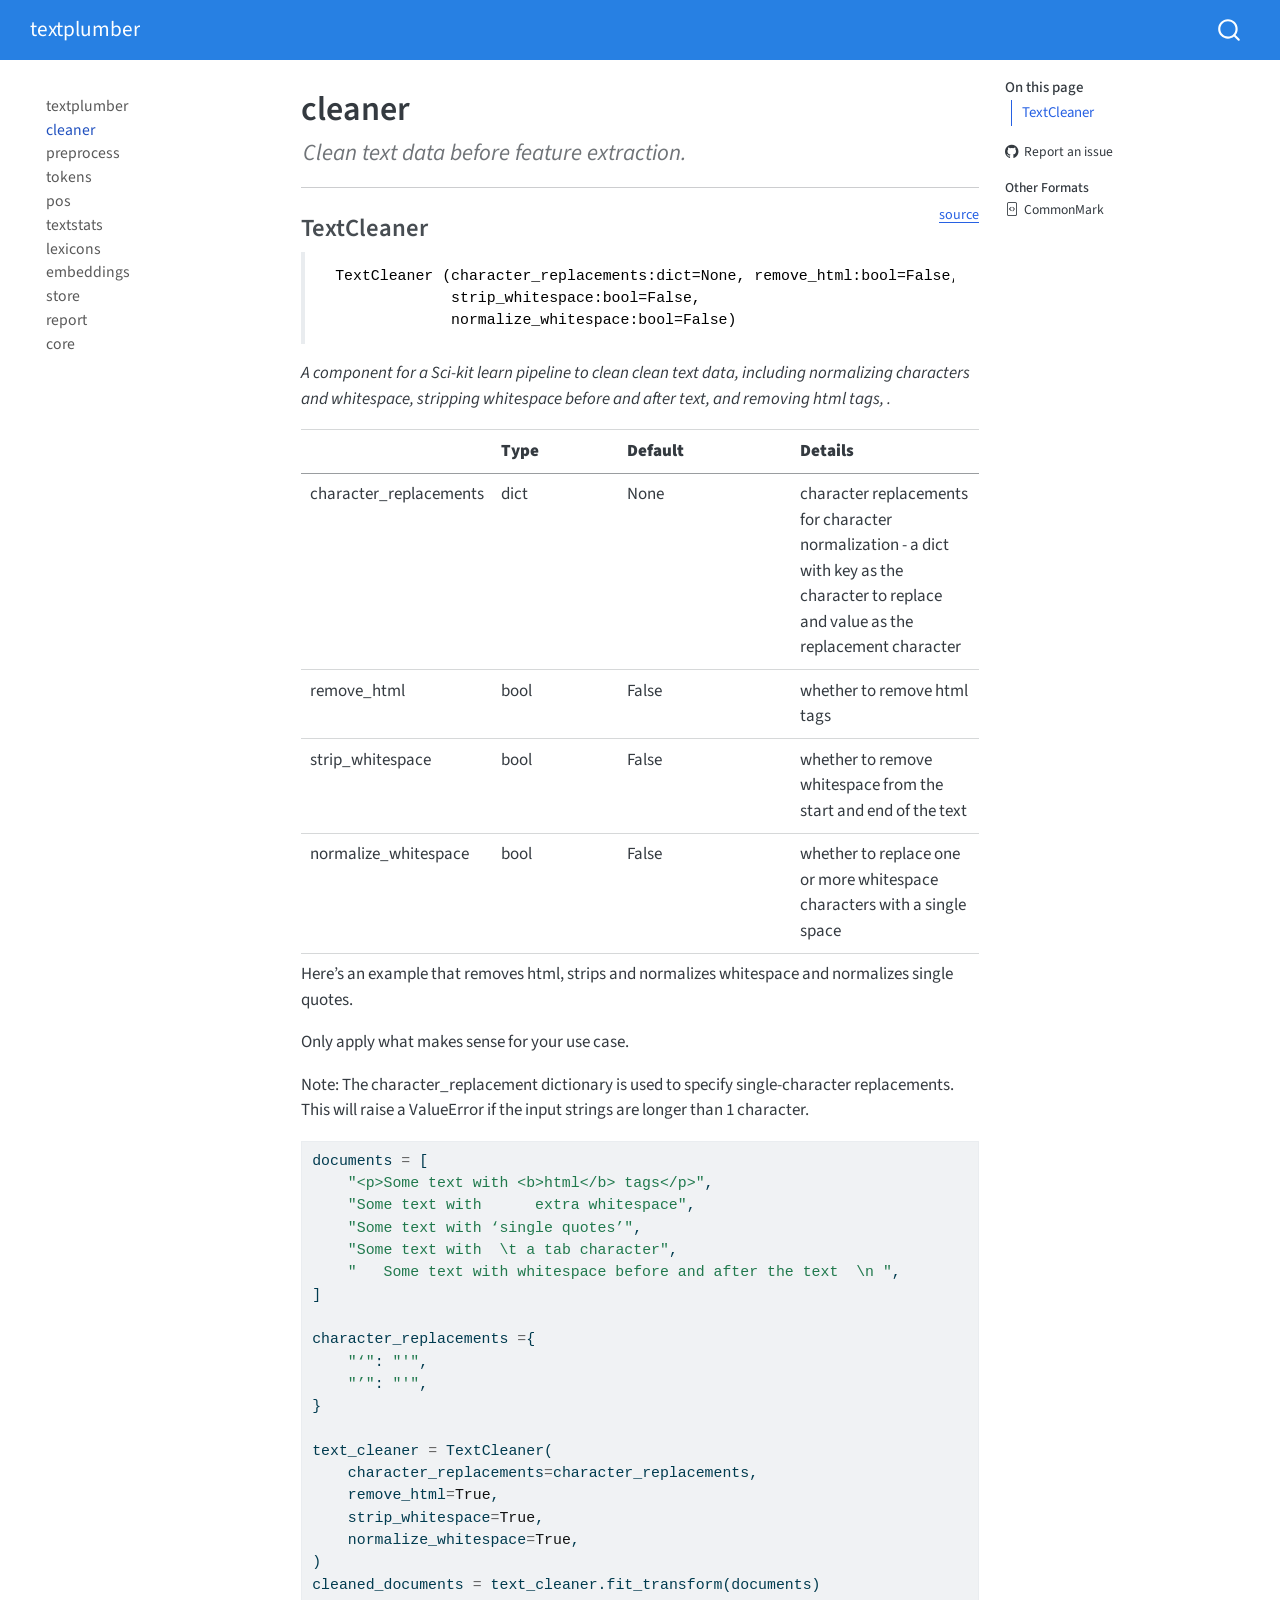
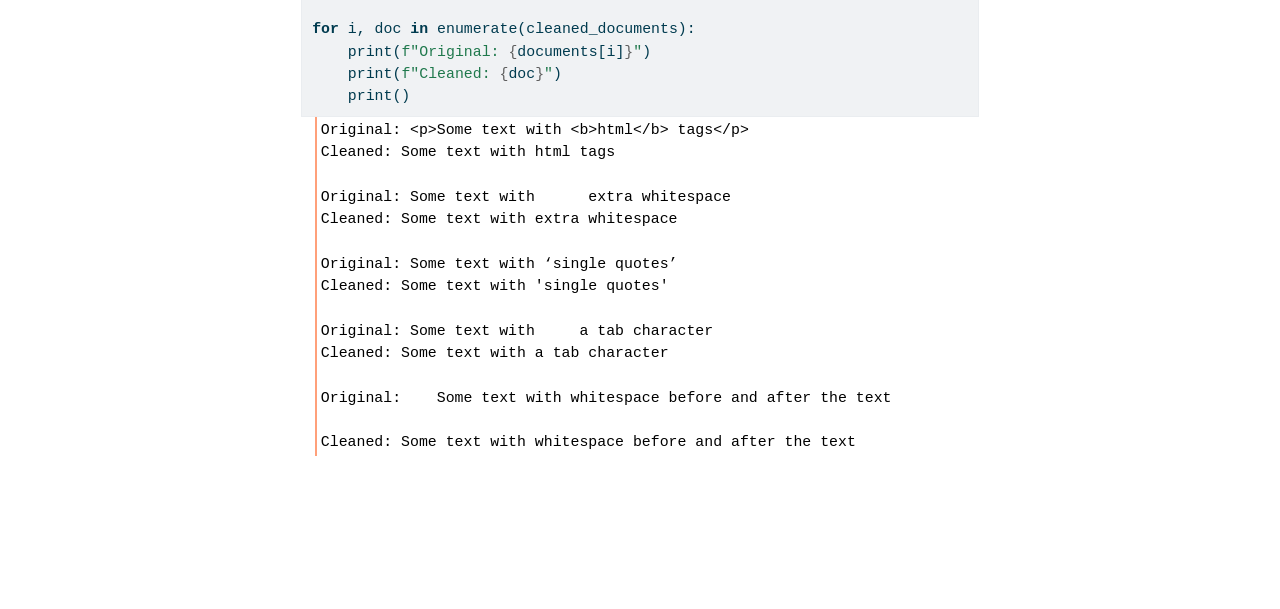
==== clean.html @ 4e6deecf "deploy: 1ed13d4875d95b5aa6e87e9a5ce8c945a7c2a7ef" ====
<!DOCTYPE html>
<html xmlns="http://www.w3.org/1999/xhtml" lang="en" xml:lang="en"><head>

<meta charset="utf-8">
<meta name="generator" content="quarto-1.6.43">

<meta name="viewport" content="width=device-width, initial-scale=1.0, user-scalable=yes">

<meta name="description" content="Clean text data before feature extraction.">

<title>cleaner – textplumber</title>
<style>
code{white-space: pre-wrap;}
span.smallcaps{font-variant: small-caps;}
div.columns{display: flex; gap: min(4vw, 1.5em);}
div.column{flex: auto; overflow-x: auto;}
div.hanging-indent{margin-left: 1.5em; text-indent: -1.5em;}
ul.task-list{list-style: none;}
ul.task-list li input[type="checkbox"] {
  width: 0.8em;
  margin: 0 0.8em 0.2em -1em; /* quarto-specific, see https://github.com/quarto-dev/quarto-cli/issues/4556 */ 
  vertical-align: middle;
}
/* CSS for syntax highlighting */
pre > code.sourceCode { white-space: pre; position: relative; }
pre > code.sourceCode > span { line-height: 1.25; }
pre > code.sourceCode > span:empty { height: 1.2em; }
.sourceCode { overflow: visible; }
code.sourceCode > span { color: inherit; text-decoration: inherit; }
div.sourceCode { margin: 1em 0; }
pre.sourceCode { margin: 0; }
@media screen {
div.sourceCode { overflow: auto; }
}
@media print {
pre > code.sourceCode { white-space: pre-wrap; }
pre > code.sourceCode > span { display: inline-block; text-indent: -5em; padding-left: 5em; }
}
pre.numberSource code
  { counter-reset: source-line 0; }
pre.numberSource code > span
  { position: relative; left: -4em; counter-increment: source-line; }
pre.numberSource code > span > a:first-child::before
  { content: counter(source-line);
    position: relative; left: -1em; text-align: right; vertical-align: baseline;
    border: none; display: inline-block;
    -webkit-touch-callout: none; -webkit-user-select: none;
    -khtml-user-select: none; -moz-user-select: none;
    -ms-user-select: none; user-select: none;
    padding: 0 4px; width: 4em;
  }
pre.numberSource { margin-left: 3em;  padding-left: 4px; }
div.sourceCode
  {   }
@media screen {
pre > code.sourceCode > span > a:first-child::before { text-decoration: underline; }
}
</style>


<script src="site_libs/quarto-nav/quarto-nav.js"></script>
<script src="site_libs/quarto-nav/headroom.min.js"></script>
<script src="site_libs/clipboard/clipboard.min.js"></script>
<script src="site_libs/quarto-search/autocomplete.umd.js"></script>
<script src="site_libs/quarto-search/fuse.min.js"></script>
<script src="site_libs/quarto-search/quarto-search.js"></script>
<meta name="quarto:offset" content="./">
<script src="site_libs/quarto-html/quarto.js"></script>
<script src="site_libs/quarto-html/popper.min.js"></script>
<script src="site_libs/quarto-html/tippy.umd.min.js"></script>
<script src="site_libs/quarto-html/anchor.min.js"></script>
<link href="site_libs/quarto-html/tippy.css" rel="stylesheet">
<link href="site_libs/quarto-html/quarto-syntax-highlighting-d4d76bf8491c20bad77d141916dc28e1.css" rel="stylesheet" id="quarto-text-highlighting-styles">
<script src="site_libs/bootstrap/bootstrap.min.js"></script>
<link href="site_libs/bootstrap/bootstrap-icons.css" rel="stylesheet">
<link href="site_libs/bootstrap/bootstrap-ae44de7e3b26b230a7801128389852ee.min.css" rel="stylesheet" append-hash="true" id="quarto-bootstrap" data-mode="light">
<script id="quarto-search-options" type="application/json">{
  "location": "navbar",
  "copy-button": false,
  "collapse-after": 3,
  "panel-placement": "end",
  "type": "overlay",
  "limit": 50,
  "keyboard-shortcut": [
    "f",
    "/",
    "s"
  ],
  "show-item-context": false,
  "language": {
    "search-no-results-text": "No results",
    "search-matching-documents-text": "matching documents",
    "search-copy-link-title": "Copy link to search",
    "search-hide-matches-text": "Hide additional matches",
    "search-more-match-text": "more match in this document",
    "search-more-matches-text": "more matches in this document",
    "search-clear-button-title": "Clear",
    "search-text-placeholder": "",
    "search-detached-cancel-button-title": "Cancel",
    "search-submit-button-title": "Submit",
    "search-label": "Search"
  }
}</script>


<link rel="stylesheet" href="styles.css">
<meta property="og:title" content="cleaner – textplumber">
<meta property="og:description" content="Clean text data before feature extraction.">
<meta property="og:site_name" content="textplumber">
<meta name="twitter:title" content="cleaner – textplumber">
<meta name="twitter:description" content="Clean text data before feature extraction.">
<meta name="twitter:card" content="summary">
</head>

<body class="nav-sidebar floating nav-fixed">

<div id="quarto-search-results"></div>
  <header id="quarto-header" class="headroom fixed-top">
    <nav class="navbar navbar-expand-lg " data-bs-theme="dark">
      <div class="navbar-container container-fluid">
      <div class="navbar-brand-container mx-auto">
    <a class="navbar-brand" href="./index.html">
    <span class="navbar-title">textplumber</span>
    </a>
  </div>
        <div class="quarto-navbar-tools tools-end">
</div>
          <div id="quarto-search" class="" title="Search"></div>
      </div> <!-- /container-fluid -->
    </nav>
  <nav class="quarto-secondary-nav">
    <div class="container-fluid d-flex">
      <button type="button" class="quarto-btn-toggle btn" data-bs-toggle="collapse" role="button" data-bs-target=".quarto-sidebar-collapse-item" aria-controls="quarto-sidebar" aria-expanded="false" aria-label="Toggle sidebar navigation" onclick="if (window.quartoToggleHeadroom) { window.quartoToggleHeadroom(); }">
        <i class="bi bi-layout-text-sidebar-reverse"></i>
      </button>
        <nav class="quarto-page-breadcrumbs" aria-label="breadcrumb"><ol class="breadcrumb"><li class="breadcrumb-item"><a href="./clean.html">cleaner</a></li></ol></nav>
        <a class="flex-grow-1" role="navigation" data-bs-toggle="collapse" data-bs-target=".quarto-sidebar-collapse-item" aria-controls="quarto-sidebar" aria-expanded="false" aria-label="Toggle sidebar navigation" onclick="if (window.quartoToggleHeadroom) { window.quartoToggleHeadroom(); }">      
        </a>
    </div>
  </nav>
</header>
<!-- content -->
<div id="quarto-content" class="quarto-container page-columns page-rows-contents page-layout-article page-navbar">
<!-- sidebar -->
  <nav id="quarto-sidebar" class="sidebar collapse collapse-horizontal quarto-sidebar-collapse-item sidebar-navigation floating overflow-auto">
    <div class="sidebar-menu-container"> 
    <ul class="list-unstyled mt-1">
        <li class="sidebar-item">
  <div class="sidebar-item-container"> 
  <a href="./index.html" class="sidebar-item-text sidebar-link">
 <span class="menu-text">textplumber</span></a>
  </div>
</li>
        <li class="sidebar-item">
  <div class="sidebar-item-container"> 
  <a href="./clean.html" class="sidebar-item-text sidebar-link active">
 <span class="menu-text">cleaner</span></a>
  </div>
</li>
        <li class="sidebar-item">
  <div class="sidebar-item-container"> 
  <a href="./preprocess.html" class="sidebar-item-text sidebar-link">
 <span class="menu-text">preprocess</span></a>
  </div>
</li>
        <li class="sidebar-item">
  <div class="sidebar-item-container"> 
  <a href="./tokens.html" class="sidebar-item-text sidebar-link">
 <span class="menu-text">tokens</span></a>
  </div>
</li>
        <li class="sidebar-item">
  <div class="sidebar-item-container"> 
  <a href="./pos.html" class="sidebar-item-text sidebar-link">
 <span class="menu-text">pos</span></a>
  </div>
</li>
        <li class="sidebar-item">
  <div class="sidebar-item-container"> 
  <a href="./textstats.html" class="sidebar-item-text sidebar-link">
 <span class="menu-text">textstats</span></a>
  </div>
</li>
        <li class="sidebar-item">
  <div class="sidebar-item-container"> 
  <a href="./lexicons.html" class="sidebar-item-text sidebar-link">
 <span class="menu-text">lexicons</span></a>
  </div>
</li>
        <li class="sidebar-item">
  <div class="sidebar-item-container"> 
  <a href="./embeddings.html" class="sidebar-item-text sidebar-link">
 <span class="menu-text">embeddings</span></a>
  </div>
</li>
        <li class="sidebar-item">
  <div class="sidebar-item-container"> 
  <a href="./store.html" class="sidebar-item-text sidebar-link">
 <span class="menu-text">store</span></a>
  </div>
</li>
        <li class="sidebar-item">
  <div class="sidebar-item-container"> 
  <a href="./report.html" class="sidebar-item-text sidebar-link">
 <span class="menu-text">report</span></a>
  </div>
</li>
        <li class="sidebar-item">
  <div class="sidebar-item-container"> 
  <a href="./core.html" class="sidebar-item-text sidebar-link">
 <span class="menu-text">core</span></a>
  </div>
</li>
    </ul>
    </div>
</nav>
<div id="quarto-sidebar-glass" class="quarto-sidebar-collapse-item" data-bs-toggle="collapse" data-bs-target=".quarto-sidebar-collapse-item"></div>
<!-- margin-sidebar -->
    <div id="quarto-margin-sidebar" class="sidebar margin-sidebar">
        <nav id="TOC" role="doc-toc" class="toc-active">
    <h2 id="toc-title">On this page</h2>
   
  <ul>
  <li><a href="#textcleaner" id="toc-textcleaner" class="nav-link active" data-scroll-target="#textcleaner">TextCleaner</a></li>
  </ul>
<div class="toc-actions"><ul><li><a href="https://github.com/polsci/textplumber/issues/new" class="toc-action"><i class="bi bi-github"></i>Report an issue</a></li></ul></div><div class="quarto-alternate-formats"><h2>Other Formats</h2><ul><li><a href="clean.html.md"><i class="bi bi-file-code"></i>CommonMark</a></li></ul></div></nav>
    </div>
<!-- main -->
<main class="content" id="quarto-document-content">

<header id="title-block-header" class="quarto-title-block default">
<div class="quarto-title">
<h1 class="title">cleaner</h1>
</div>

<div>
  <div class="description">
    Clean text data before feature extraction.
  </div>
</div>


<div class="quarto-title-meta">

    
  
    
  </div>
  


</header>


<!-- WARNING: THIS FILE WAS AUTOGENERATED! DO NOT EDIT! -->
<hr>
<p><a href="https://github.com/polsci/textplumber/blob/main/textplumber/clean.py#L13" target="_blank" style="float:right; font-size:smaller">source</a></p>
<section id="textcleaner" class="level3">
<h3 class="anchored" data-anchor-id="textcleaner">TextCleaner</h3>
<blockquote class="blockquote">
<pre><code> TextCleaner (character_replacements:dict=None, remove_html:bool=False,
              strip_whitespace:bool=False,
              normalize_whitespace:bool=False)</code></pre>
</blockquote>
<p><em>A component for a Sci-kit learn pipeline to clean clean text data, including normalizing characters and whitespace, stripping whitespace before and after text, and removing html tags, .</em></p>
<table class="caption-top table">
<colgroup>
<col style="width: 6%">
<col style="width: 25%">
<col style="width: 34%">
<col style="width: 34%">
</colgroup>
<thead>
<tr class="header">
<th></th>
<th><strong>Type</strong></th>
<th><strong>Default</strong></th>
<th><strong>Details</strong></th>
</tr>
</thead>
<tbody>
<tr class="odd">
<td>character_replacements</td>
<td>dict</td>
<td>None</td>
<td>character replacements for character normalization - a dict with key as the character to replace and value as the replacement character</td>
</tr>
<tr class="even">
<td>remove_html</td>
<td>bool</td>
<td>False</td>
<td>whether to remove html tags</td>
</tr>
<tr class="odd">
<td>strip_whitespace</td>
<td>bool</td>
<td>False</td>
<td>whether to remove whitespace from the start and end of the text</td>
</tr>
<tr class="even">
<td>normalize_whitespace</td>
<td>bool</td>
<td>False</td>
<td>whether to replace one or more whitespace characters with a single space</td>
</tr>
</tbody>
</table>
<p>Here’s an example that removes html, strips and normalizes whitespace and normalizes single quotes.</p>
<p>Only apply what makes sense for your use case.</p>
<p>Note: The character_replacement dictionary is used to specify single-character replacements. This will raise a ValueError if the input strings are longer than 1 character.</p>
<div id="cd93d829" class="cell">
<div class="sourceCode cell-code" id="cb2"><pre class="sourceCode python code-with-copy"><code class="sourceCode python"><span id="cb2-1"><a href="#cb2-1" aria-hidden="true" tabindex="-1"></a>documents <span class="op">=</span> [</span>
<span id="cb2-2"><a href="#cb2-2" aria-hidden="true" tabindex="-1"></a>    <span class="st">"&lt;p&gt;Some text with &lt;b&gt;html&lt;/b&gt; tags&lt;/p&gt;"</span>,</span>
<span id="cb2-3"><a href="#cb2-3" aria-hidden="true" tabindex="-1"></a>    <span class="st">"Some text with      extra whitespace"</span>,</span>
<span id="cb2-4"><a href="#cb2-4" aria-hidden="true" tabindex="-1"></a>    <span class="st">"Some text with ‘single quotes’"</span>,</span>
<span id="cb2-5"><a href="#cb2-5" aria-hidden="true" tabindex="-1"></a>    <span class="st">"Some text with  </span><span class="ch">\t</span><span class="st"> a tab character"</span>,</span>
<span id="cb2-6"><a href="#cb2-6" aria-hidden="true" tabindex="-1"></a>    <span class="st">"   Some text with whitespace before and after the text  </span><span class="ch">\n</span><span class="st"> "</span>,</span>
<span id="cb2-7"><a href="#cb2-7" aria-hidden="true" tabindex="-1"></a>]</span>
<span id="cb2-8"><a href="#cb2-8" aria-hidden="true" tabindex="-1"></a></span>
<span id="cb2-9"><a href="#cb2-9" aria-hidden="true" tabindex="-1"></a>character_replacements <span class="op">=</span>{</span>
<span id="cb2-10"><a href="#cb2-10" aria-hidden="true" tabindex="-1"></a>    <span class="st">"‘"</span>: <span class="st">"'"</span>,</span>
<span id="cb2-11"><a href="#cb2-11" aria-hidden="true" tabindex="-1"></a>    <span class="st">"’"</span>: <span class="st">"'"</span>,</span>
<span id="cb2-12"><a href="#cb2-12" aria-hidden="true" tabindex="-1"></a>}</span>
<span id="cb2-13"><a href="#cb2-13" aria-hidden="true" tabindex="-1"></a></span>
<span id="cb2-14"><a href="#cb2-14" aria-hidden="true" tabindex="-1"></a>text_cleaner <span class="op">=</span> TextCleaner(</span>
<span id="cb2-15"><a href="#cb2-15" aria-hidden="true" tabindex="-1"></a>    character_replacements<span class="op">=</span>character_replacements,</span>
<span id="cb2-16"><a href="#cb2-16" aria-hidden="true" tabindex="-1"></a>    remove_html<span class="op">=</span><span class="va">True</span>,</span>
<span id="cb2-17"><a href="#cb2-17" aria-hidden="true" tabindex="-1"></a>    strip_whitespace<span class="op">=</span><span class="va">True</span>,</span>
<span id="cb2-18"><a href="#cb2-18" aria-hidden="true" tabindex="-1"></a>    normalize_whitespace<span class="op">=</span><span class="va">True</span>,</span>
<span id="cb2-19"><a href="#cb2-19" aria-hidden="true" tabindex="-1"></a>)</span>
<span id="cb2-20"><a href="#cb2-20" aria-hidden="true" tabindex="-1"></a>cleaned_documents <span class="op">=</span> text_cleaner.fit_transform(documents)</span>
<span id="cb2-21"><a href="#cb2-21" aria-hidden="true" tabindex="-1"></a></span>
<span id="cb2-22"><a href="#cb2-22" aria-hidden="true" tabindex="-1"></a><span class="cf">for</span> i, doc <span class="kw">in</span> <span class="bu">enumerate</span>(cleaned_documents):</span>
<span id="cb2-23"><a href="#cb2-23" aria-hidden="true" tabindex="-1"></a>    <span class="bu">print</span>(<span class="ss">f"Original: </span><span class="sc">{</span>documents[i]<span class="sc">}</span><span class="ss">"</span>)</span>
<span id="cb2-24"><a href="#cb2-24" aria-hidden="true" tabindex="-1"></a>    <span class="bu">print</span>(<span class="ss">f"Cleaned: </span><span class="sc">{</span>doc<span class="sc">}</span><span class="ss">"</span>)</span>
<span id="cb2-25"><a href="#cb2-25" aria-hidden="true" tabindex="-1"></a>    <span class="bu">print</span>()</span></code><button title="Copy to Clipboard" class="code-copy-button"><i class="bi"></i></button></pre></div>
<div class="cell-output cell-output-stdout">
<pre><code>Original: &lt;p&gt;Some text with &lt;b&gt;html&lt;/b&gt; tags&lt;/p&gt;
Cleaned: Some text with html tags

Original: Some text with      extra whitespace
Cleaned: Some text with extra whitespace

Original: Some text with ‘single quotes’
Cleaned: Some text with 'single quotes'

Original: Some text with     a tab character
Cleaned: Some text with a tab character

Original:    Some text with whitespace before and after the text  
 
Cleaned: Some text with whitespace before and after the text
</code></pre>
</div>
</div>


</section>

</main> <!-- /main -->
<script id="quarto-html-after-body" type="application/javascript">
window.document.addEventListener("DOMContentLoaded", function (event) {
  const toggleBodyColorMode = (bsSheetEl) => {
    const mode = bsSheetEl.getAttribute("data-mode");
    const bodyEl = window.document.querySelector("body");
    if (mode === "dark") {
      bodyEl.classList.add("quarto-dark");
      bodyEl.classList.remove("quarto-light");
    } else {
      bodyEl.classList.add("quarto-light");
      bodyEl.classList.remove("quarto-dark");
    }
  }
  const toggleBodyColorPrimary = () => {
    const bsSheetEl = window.document.querySelector("link#quarto-bootstrap");
    if (bsSheetEl) {
      toggleBodyColorMode(bsSheetEl);
    }
  }
  toggleBodyColorPrimary();  
  const icon = "";
  const anchorJS = new window.AnchorJS();
  anchorJS.options = {
    placement: 'right',
    icon: icon
  };
  anchorJS.add('.anchored');
  const isCodeAnnotation = (el) => {
    for (const clz of el.classList) {
      if (clz.startsWith('code-annotation-')) {                     
        return true;
      }
    }
    return false;
  }
  const onCopySuccess = function(e) {
    // button target
    const button = e.trigger;
    // don't keep focus
    button.blur();
    // flash "checked"
    button.classList.add('code-copy-button-checked');
    var currentTitle = button.getAttribute("title");
    button.setAttribute("title", "Copied!");
    let tooltip;
    if (window.bootstrap) {
      button.setAttribute("data-bs-toggle", "tooltip");
      button.setAttribute("data-bs-placement", "left");
      button.setAttribute("data-bs-title", "Copied!");
      tooltip = new bootstrap.Tooltip(button, 
        { trigger: "manual", 
          customClass: "code-copy-button-tooltip",
          offset: [0, -8]});
      tooltip.show();    
    }
    setTimeout(function() {
      if (tooltip) {
        tooltip.hide();
        button.removeAttribute("data-bs-title");
        button.removeAttribute("data-bs-toggle");
        button.removeAttribute("data-bs-placement");
      }
      button.setAttribute("title", currentTitle);
      button.classList.remove('code-copy-button-checked');
    }, 1000);
    // clear code selection
    e.clearSelection();
  }
  const getTextToCopy = function(trigger) {
      const codeEl = trigger.previousElementSibling.cloneNode(true);
      for (const childEl of codeEl.children) {
        if (isCodeAnnotation(childEl)) {
          childEl.remove();
        }
      }
      return codeEl.innerText;
  }
  const clipboard = new window.ClipboardJS('.code-copy-button:not([data-in-quarto-modal])', {
    text: getTextToCopy
  });
  clipboard.on('success', onCopySuccess);
  if (window.document.getElementById('quarto-embedded-source-code-modal')) {
    const clipboardModal = new window.ClipboardJS('.code-copy-button[data-in-quarto-modal]', {
      text: getTextToCopy,
      container: window.document.getElementById('quarto-embedded-source-code-modal')
    });
    clipboardModal.on('success', onCopySuccess);
  }
    var localhostRegex = new RegExp(/^(?:http|https):\/\/localhost\:?[0-9]*\//);
    var mailtoRegex = new RegExp(/^mailto:/);
      var filterRegex = new RegExp("https:\/\/polsci\.github\.io\/textplumber");
    var isInternal = (href) => {
        return filterRegex.test(href) || localhostRegex.test(href) || mailtoRegex.test(href);
    }
    // Inspect non-navigation links and adorn them if external
 	var links = window.document.querySelectorAll('a[href]:not(.nav-link):not(.navbar-brand):not(.toc-action):not(.sidebar-link):not(.sidebar-item-toggle):not(.pagination-link):not(.no-external):not([aria-hidden]):not(.dropdown-item):not(.quarto-navigation-tool):not(.about-link)');
    for (var i=0; i<links.length; i++) {
      const link = links[i];
      if (!isInternal(link.href)) {
        // undo the damage that might have been done by quarto-nav.js in the case of
        // links that we want to consider external
        if (link.dataset.originalHref !== undefined) {
          link.href = link.dataset.originalHref;
        }
      }
    }
  function tippyHover(el, contentFn, onTriggerFn, onUntriggerFn) {
    const config = {
      allowHTML: true,
      maxWidth: 500,
      delay: 100,
      arrow: false,
      appendTo: function(el) {
          return el.parentElement;
      },
      interactive: true,
      interactiveBorder: 10,
      theme: 'quarto',
      placement: 'bottom-start',
    };
    if (contentFn) {
      config.content = contentFn;
    }
    if (onTriggerFn) {
      config.onTrigger = onTriggerFn;
    }
    if (onUntriggerFn) {
      config.onUntrigger = onUntriggerFn;
    }
    window.tippy(el, config); 
  }
  const noterefs = window.document.querySelectorAll('a[role="doc-noteref"]');
  for (var i=0; i<noterefs.length; i++) {
    const ref = noterefs[i];
    tippyHover(ref, function() {
      // use id or data attribute instead here
      let href = ref.getAttribute('data-footnote-href') || ref.getAttribute('href');
      try { href = new URL(href).hash; } catch {}
      const id = href.replace(/^#\/?/, "");
      const note = window.document.getElementById(id);
      if (note) {
        return note.innerHTML;
      } else {
        return "";
      }
    });
  }
  const xrefs = window.document.querySelectorAll('a.quarto-xref');
  const processXRef = (id, note) => {
    // Strip column container classes
    const stripColumnClz = (el) => {
      el.classList.remove("page-full", "page-columns");
      if (el.children) {
        for (const child of el.children) {
          stripColumnClz(child);
        }
      }
    }
    stripColumnClz(note)
    if (id === null || id.startsWith('sec-')) {
      // Special case sections, only their first couple elements
      const container = document.createElement("div");
      if (note.children && note.children.length > 2) {
        container.appendChild(note.children[0].cloneNode(true));
        for (let i = 1; i < note.children.length; i++) {
          const child = note.children[i];
          if (child.tagName === "P" && child.innerText === "") {
            continue;
          } else {
            container.appendChild(child.cloneNode(true));
            break;
          }
        }
        if (window.Quarto?.typesetMath) {
          window.Quarto.typesetMath(container);
        }
        return container.innerHTML
      } else {
        if (window.Quarto?.typesetMath) {
          window.Quarto.typesetMath(note);
        }
        return note.innerHTML;
      }
    } else {
      // Remove any anchor links if they are present
      const anchorLink = note.querySelector('a.anchorjs-link');
      if (anchorLink) {
        anchorLink.remove();
      }
      if (window.Quarto?.typesetMath) {
        window.Quarto.typesetMath(note);
      }
      if (note.classList.contains("callout")) {
        return note.outerHTML;
      } else {
        return note.innerHTML;
      }
    }
  }
  for (var i=0; i<xrefs.length; i++) {
    const xref = xrefs[i];
    tippyHover(xref, undefined, function(instance) {
      instance.disable();
      let url = xref.getAttribute('href');
      let hash = undefined; 
      if (url.startsWith('#')) {
        hash = url;
      } else {
        try { hash = new URL(url).hash; } catch {}
      }
      if (hash) {
        const id = hash.replace(/^#\/?/, "");
        const note = window.document.getElementById(id);
        if (note !== null) {
          try {
            const html = processXRef(id, note.cloneNode(true));
            instance.setContent(html);
          } finally {
            instance.enable();
            instance.show();
          }
        } else {
          // See if we can fetch this
          fetch(url.split('#')[0])
          .then(res => res.text())
          .then(html => {
            const parser = new DOMParser();
            const htmlDoc = parser.parseFromString(html, "text/html");
            const note = htmlDoc.getElementById(id);
            if (note !== null) {
              const html = processXRef(id, note);
              instance.setContent(html);
            } 
          }).finally(() => {
            instance.enable();
            instance.show();
          });
        }
      } else {
        // See if we can fetch a full url (with no hash to target)
        // This is a special case and we should probably do some content thinning / targeting
        fetch(url)
        .then(res => res.text())
        .then(html => {
          const parser = new DOMParser();
          const htmlDoc = parser.parseFromString(html, "text/html");
          const note = htmlDoc.querySelector('main.content');
          if (note !== null) {
            // This should only happen for chapter cross references
            // (since there is no id in the URL)
            // remove the first header
            if (note.children.length > 0 && note.children[0].tagName === "HEADER") {
              note.children[0].remove();
            }
            const html = processXRef(null, note);
            instance.setContent(html);
          } 
        }).finally(() => {
          instance.enable();
          instance.show();
        });
      }
    }, function(instance) {
    });
  }
      let selectedAnnoteEl;
      const selectorForAnnotation = ( cell, annotation) => {
        let cellAttr = 'data-code-cell="' + cell + '"';
        let lineAttr = 'data-code-annotation="' +  annotation + '"';
        const selector = 'span[' + cellAttr + '][' + lineAttr + ']';
        return selector;
      }
      const selectCodeLines = (annoteEl) => {
        const doc = window.document;
        const targetCell = annoteEl.getAttribute("data-target-cell");
        const targetAnnotation = annoteEl.getAttribute("data-target-annotation");
        const annoteSpan = window.document.querySelector(selectorForAnnotation(targetCell, targetAnnotation));
        const lines = annoteSpan.getAttribute("data-code-lines").split(",");
        const lineIds = lines.map((line) => {
          return targetCell + "-" + line;
        })
        let top = null;
        let height = null;
        let parent = null;
        if (lineIds.length > 0) {
            //compute the position of the single el (top and bottom and make a div)
            const el = window.document.getElementById(lineIds[0]);
            top = el.offsetTop;
            height = el.offsetHeight;
            parent = el.parentElement.parentElement;
          if (lineIds.length > 1) {
            const lastEl = window.document.getElementById(lineIds[lineIds.length - 1]);
            const bottom = lastEl.offsetTop + lastEl.offsetHeight;
            height = bottom - top;
          }
          if (top !== null && height !== null && parent !== null) {
            // cook up a div (if necessary) and position it 
            let div = window.document.getElementById("code-annotation-line-highlight");
            if (div === null) {
              div = window.document.createElement("div");
              div.setAttribute("id", "code-annotation-line-highlight");
              div.style.position = 'absolute';
              parent.appendChild(div);
            }
            div.style.top = top - 2 + "px";
            div.style.height = height + 4 + "px";
            div.style.left = 0;
            let gutterDiv = window.document.getElementById("code-annotation-line-highlight-gutter");
            if (gutterDiv === null) {
              gutterDiv = window.document.createElement("div");
              gutterDiv.setAttribute("id", "code-annotation-line-highlight-gutter");
              gutterDiv.style.position = 'absolute';
              const codeCell = window.document.getElementById(targetCell);
              const gutter = codeCell.querySelector('.code-annotation-gutter');
              gutter.appendChild(gutterDiv);
            }
            gutterDiv.style.top = top - 2 + "px";
            gutterDiv.style.height = height + 4 + "px";
          }
          selectedAnnoteEl = annoteEl;
        }
      };
      const unselectCodeLines = () => {
        const elementsIds = ["code-annotation-line-highlight", "code-annotation-line-highlight-gutter"];
        elementsIds.forEach((elId) => {
          const div = window.document.getElementById(elId);
          if (div) {
            div.remove();
          }
        });
        selectedAnnoteEl = undefined;
      };
        // Handle positioning of the toggle
    window.addEventListener(
      "resize",
      throttle(() => {
        elRect = undefined;
        if (selectedAnnoteEl) {
          selectCodeLines(selectedAnnoteEl);
        }
      }, 10)
    );
    function throttle(fn, ms) {
    let throttle = false;
    let timer;
      return (...args) => {
        if(!throttle) { // first call gets through
            fn.apply(this, args);
            throttle = true;
        } else { // all the others get throttled
            if(timer) clearTimeout(timer); // cancel #2
            timer = setTimeout(() => {
              fn.apply(this, args);
              timer = throttle = false;
            }, ms);
        }
      };
    }
      // Attach click handler to the DT
      const annoteDls = window.document.querySelectorAll('dt[data-target-cell]');
      for (const annoteDlNode of annoteDls) {
        annoteDlNode.addEventListener('click', (event) => {
          const clickedEl = event.target;
          if (clickedEl !== selectedAnnoteEl) {
            unselectCodeLines();
            const activeEl = window.document.querySelector('dt[data-target-cell].code-annotation-active');
            if (activeEl) {
              activeEl.classList.remove('code-annotation-active');
            }
            selectCodeLines(clickedEl);
            clickedEl.classList.add('code-annotation-active');
          } else {
            // Unselect the line
            unselectCodeLines();
            clickedEl.classList.remove('code-annotation-active');
          }
        });
      }
  const findCites = (el) => {
    const parentEl = el.parentElement;
    if (parentEl) {
      const cites = parentEl.dataset.cites;
      if (cites) {
        return {
          el,
          cites: cites.split(' ')
        };
      } else {
        return findCites(el.parentElement)
      }
    } else {
      return undefined;
    }
  };
  var bibliorefs = window.document.querySelectorAll('a[role="doc-biblioref"]');
  for (var i=0; i<bibliorefs.length; i++) {
    const ref = bibliorefs[i];
    const citeInfo = findCites(ref);
    if (citeInfo) {
      tippyHover(citeInfo.el, function() {
        var popup = window.document.createElement('div');
        citeInfo.cites.forEach(function(cite) {
          var citeDiv = window.document.createElement('div');
          citeDiv.classList.add('hanging-indent');
          citeDiv.classList.add('csl-entry');
          var biblioDiv = window.document.getElementById('ref-' + cite);
          if (biblioDiv) {
            citeDiv.innerHTML = biblioDiv.innerHTML;
          }
          popup.appendChild(citeDiv);
        });
        return popup.innerHTML;
      });
    }
  }
});
</script>
</div> <!-- /content -->




<footer class="footer"><div class="nav-footer"><div class="nav-footer-center"><div class="toc-actions d-sm-block d-md-none"><ul><li><a href="https://github.com/polsci/textplumber/issues/new" class="toc-action"><i class="bi bi-github"></i>Report an issue</a></li></ul></div></div></div></footer></body></html>
---- site_libs/quarto-html/tippy.css ----
.tippy-box[data-animation=fade][data-state=hidden]{opacity:0}[data-tippy-root]{max-width:calc(100vw - 10px)}.tippy-box{position:relative;background-color:#333;color:#fff;border-radius:4px;font-size:14px;line-height:1.4;white-space:normal;outline:0;transition-property:transform,visibility,opacity}.tippy-box[data-placement^=top]>.tippy-arrow{bottom:0}.tippy-box[data-placement^=top]>.tippy-arrow:before{bottom:-7px;left:0;border-width:8px 8px 0;border-top-color:initial;transform-origin:center top}.tippy-box[data-placement^=bottom]>.tippy-arrow{top:0}.tippy-box[data-placement^=bottom]>.tippy-arrow:before{top:-7px;left:0;border-width:0 8px 8px;border-bottom-color:initial;transform-origin:center bottom}.tippy-box[data-placement^=left]>.tippy-arrow{right:0}.tippy-box[data-placement^=left]>.tippy-arrow:before{border-width:8px 0 8px 8px;border-left-color:initial;right:-7px;transform-origin:center left}.tippy-box[data-placement^=right]>.tippy-arrow{left:0}.tippy-box[data-placement^=right]>.tippy-arrow:before{left:-7px;border-width:8px 8px 8px 0;border-right-color:initial;transform-origin:center right}.tippy-box[data-inertia][data-state=visible]{transition-timing-function:cubic-bezier(.54,1.5,.38,1.11)}.tippy-arrow{width:16px;height:16px;color:#333}.tippy-arrow:before{content:"";position:absolute;border-color:transparent;border-style:solid}.tippy-content{position:relative;padding:5px 9px;z-index:1}
---- site_libs/quarto-html/quarto-syntax-highlighting-d4d76bf8491c20bad77d141916dc28e1.css ----
/* quarto syntax highlight colors */
:root {
  --quarto-hl-ot-color: #003B4F;
  --quarto-hl-at-color: #657422;
  --quarto-hl-ss-color: #20794D;
  --quarto-hl-an-color: #5E5E5E;
  --quarto-hl-fu-color: #4758AB;
  --quarto-hl-st-color: #20794D;
  --quarto-hl-cf-color: #003B4F;
  --quarto-hl-op-color: #5E5E5E;
  --quarto-hl-er-color: #AD0000;
  --quarto-hl-bn-color: #AD0000;
  --quarto-hl-al-color: #AD0000;
  --quarto-hl-va-color: #111111;
  --quarto-hl-bu-color: inherit;
  --quarto-hl-ex-color: inherit;
  --quarto-hl-pp-color: #AD0000;
  --quarto-hl-in-color: #5E5E5E;
  --quarto-hl-vs-color: #20794D;
  --quarto-hl-wa-color: #5E5E5E;
  --quarto-hl-do-color: #5E5E5E;
  --quarto-hl-im-color: #00769E;
  --quarto-hl-ch-color: #20794D;
  --quarto-hl-dt-color: #AD0000;
  --quarto-hl-fl-color: #AD0000;
  --quarto-hl-co-color: #5E5E5E;
  --quarto-hl-cv-color: #5E5E5E;
  --quarto-hl-cn-color: #8f5902;
  --quarto-hl-sc-color: #5E5E5E;
  --quarto-hl-dv-color: #AD0000;
  --quarto-hl-kw-color: #003B4F;
}

/* other quarto variables */
:root {
  --quarto-font-monospace: SFMono-Regular, Menlo, Monaco, Consolas, "Liberation Mono", "Courier New", monospace;
}

pre > code.sourceCode > span {
  color: #003B4F;
}

code span {
  color: #003B4F;
}

code.sourceCode > span {
  color: #003B4F;
}

div.sourceCode,
div.sourceCode pre.sourceCode {
  color: #003B4F;
}

code span.ot {
  color: #003B4F;
  font-style: inherit;
}

code span.at {
  color: #657422;
  font-style: inherit;
}

code span.ss {
  color: #20794D;
  font-style: inherit;
}

code span.an {
  color: #5E5E5E;
  font-style: inherit;
}

code span.fu {
  color: #4758AB;
  font-style: inherit;
}

code span.st {
  color: #20794D;
  font-style: inherit;
}

code span.cf {
  color: #003B4F;
  font-weight: bold;
  font-style: inherit;
}

code span.op {
  color: #5E5E5E;
  font-style: inherit;
}

code span.er {
  color: #AD0000;
  font-style: inherit;
}

code span.bn {
  color: #AD0000;
  font-style: inherit;
}

code span.al {
  color: #AD0000;
  font-style: inherit;
}

code span.va {
  color: #111111;
  font-style: inherit;
}

code span.bu {
  font-style: inherit;
}

code span.ex {
  font-style: inherit;
}

code span.pp {
  color: #AD0000;
  font-style: inherit;
}

code span.in {
  color: #5E5E5E;
  font-style: inherit;
}

code span.vs {
  color: #20794D;
  font-style: inherit;
}

code span.wa {
  color: #5E5E5E;
  font-style: italic;
}

code span.do {
  color: #5E5E5E;
  font-style: italic;
}

code span.im {
  color: #00769E;
  font-style: inherit;
}

code span.ch {
  color: #20794D;
  font-style: inherit;
}

code span.dt {
  color: #AD0000;
  font-style: inherit;
}

code span.fl {
  color: #AD0000;
  font-style: inherit;
}

code span.co {
  color: #5E5E5E;
  font-style: inherit;
}

code span.cv {
  color: #5E5E5E;
  font-style: italic;
}

code span.cn {
  color: #8f5902;
  font-style: inherit;
}

code span.sc {
  color: #5E5E5E;
  font-style: inherit;
}

code span.dv {
  color: #AD0000;
  font-style: inherit;
}

code span.kw {
  color: #003B4F;
  font-weight: bold;
  font-style: inherit;
}

.prevent-inlining {
  content: "</";
}

/*# sourceMappingURL=c9c5d451c23b744f9cb2c98992a0aef2.css.map */
---- styles.css ----
.cell {
  margin-bottom: 1rem;
}

.cell > .sourceCode {
  margin-bottom: 0;
}

.cell-output > pre {
  margin-bottom: 0;
}

.cell-output > pre, .cell-output > .sourceCode > pre, .cell-output-stdout > pre {
  margin-left: 0.8rem;
  margin-top: 0;
  background: none;
  border-left: 2px solid lightsalmon;
  border-top-left-radius: 0;
  border-top-right-radius: 0;
}

.cell-output > .sourceCode {
  border: none;
}

.cell-output > .sourceCode {
  background: none;
  margin-top: 0;
}

div.description {
  padding-left: 2px;
  padding-top: 5px;
  font-style: italic;
  font-size: 135%;
  opacity: 70%;
}
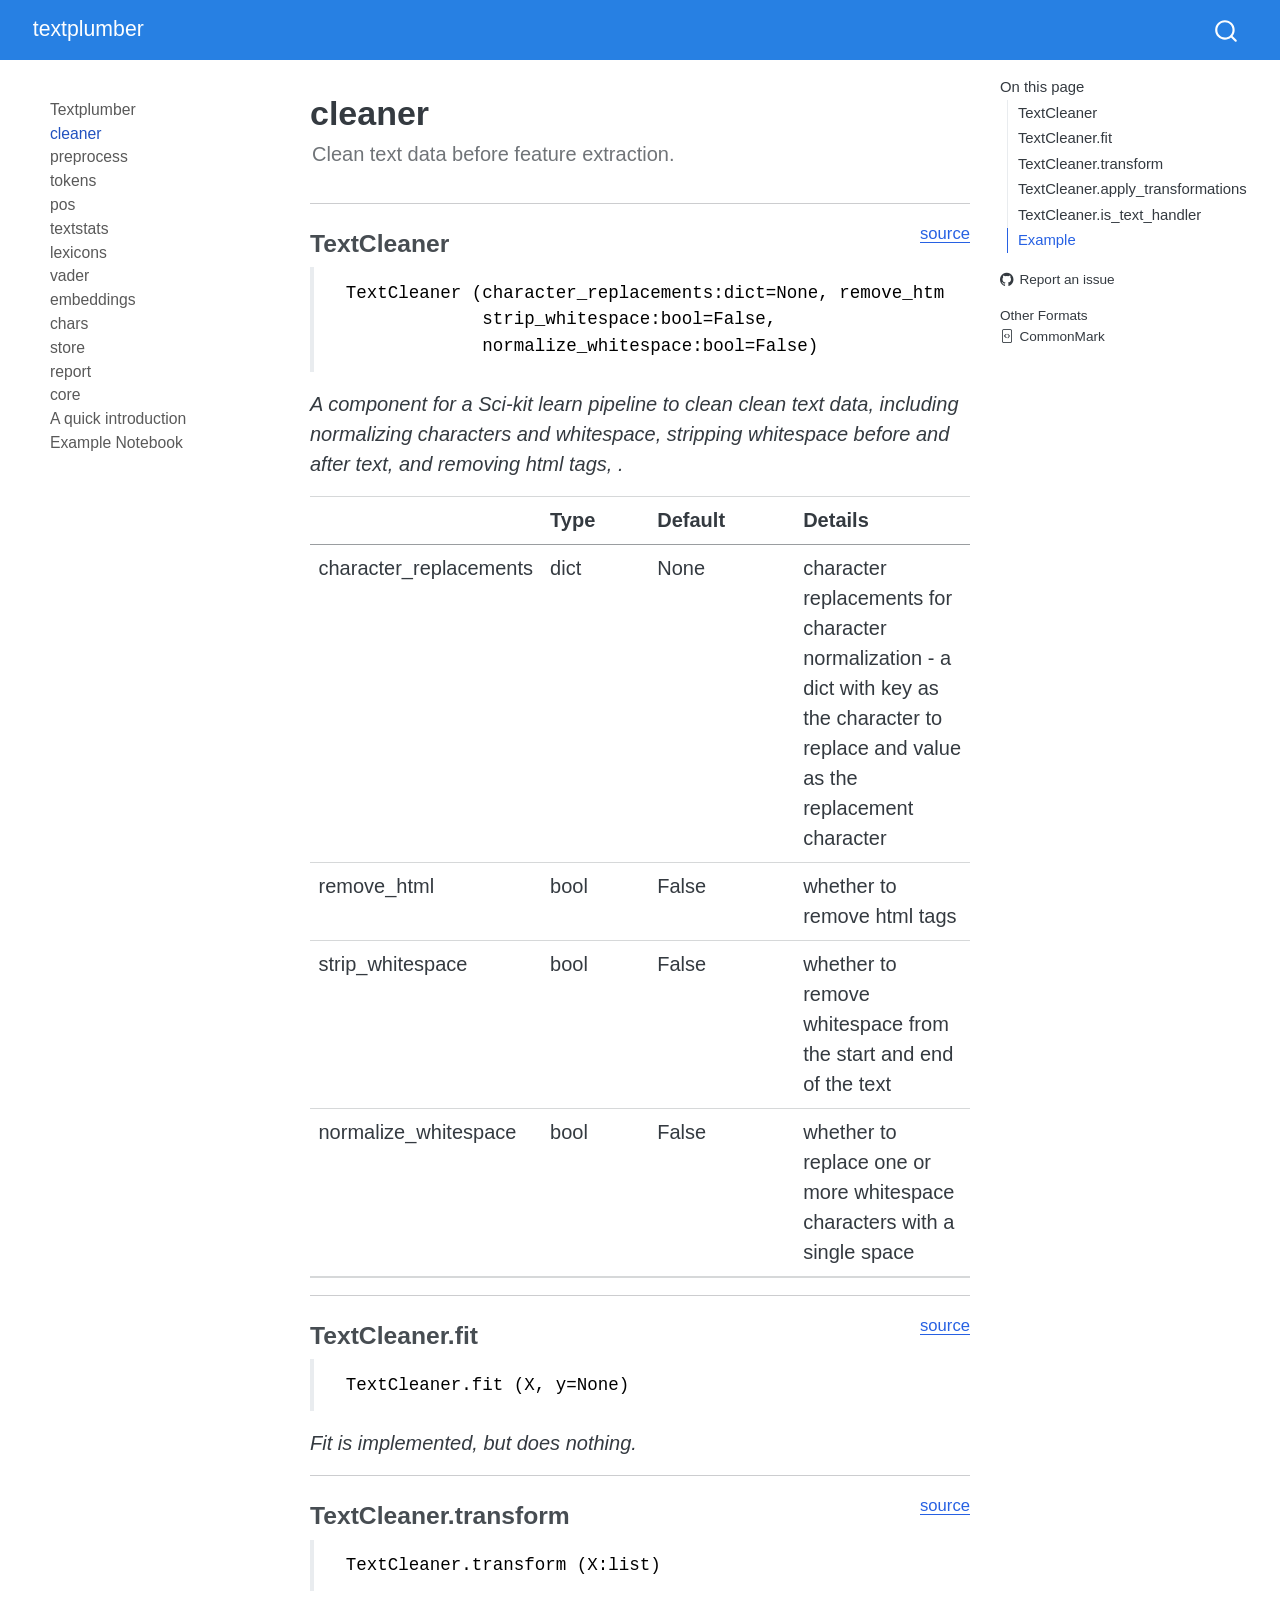
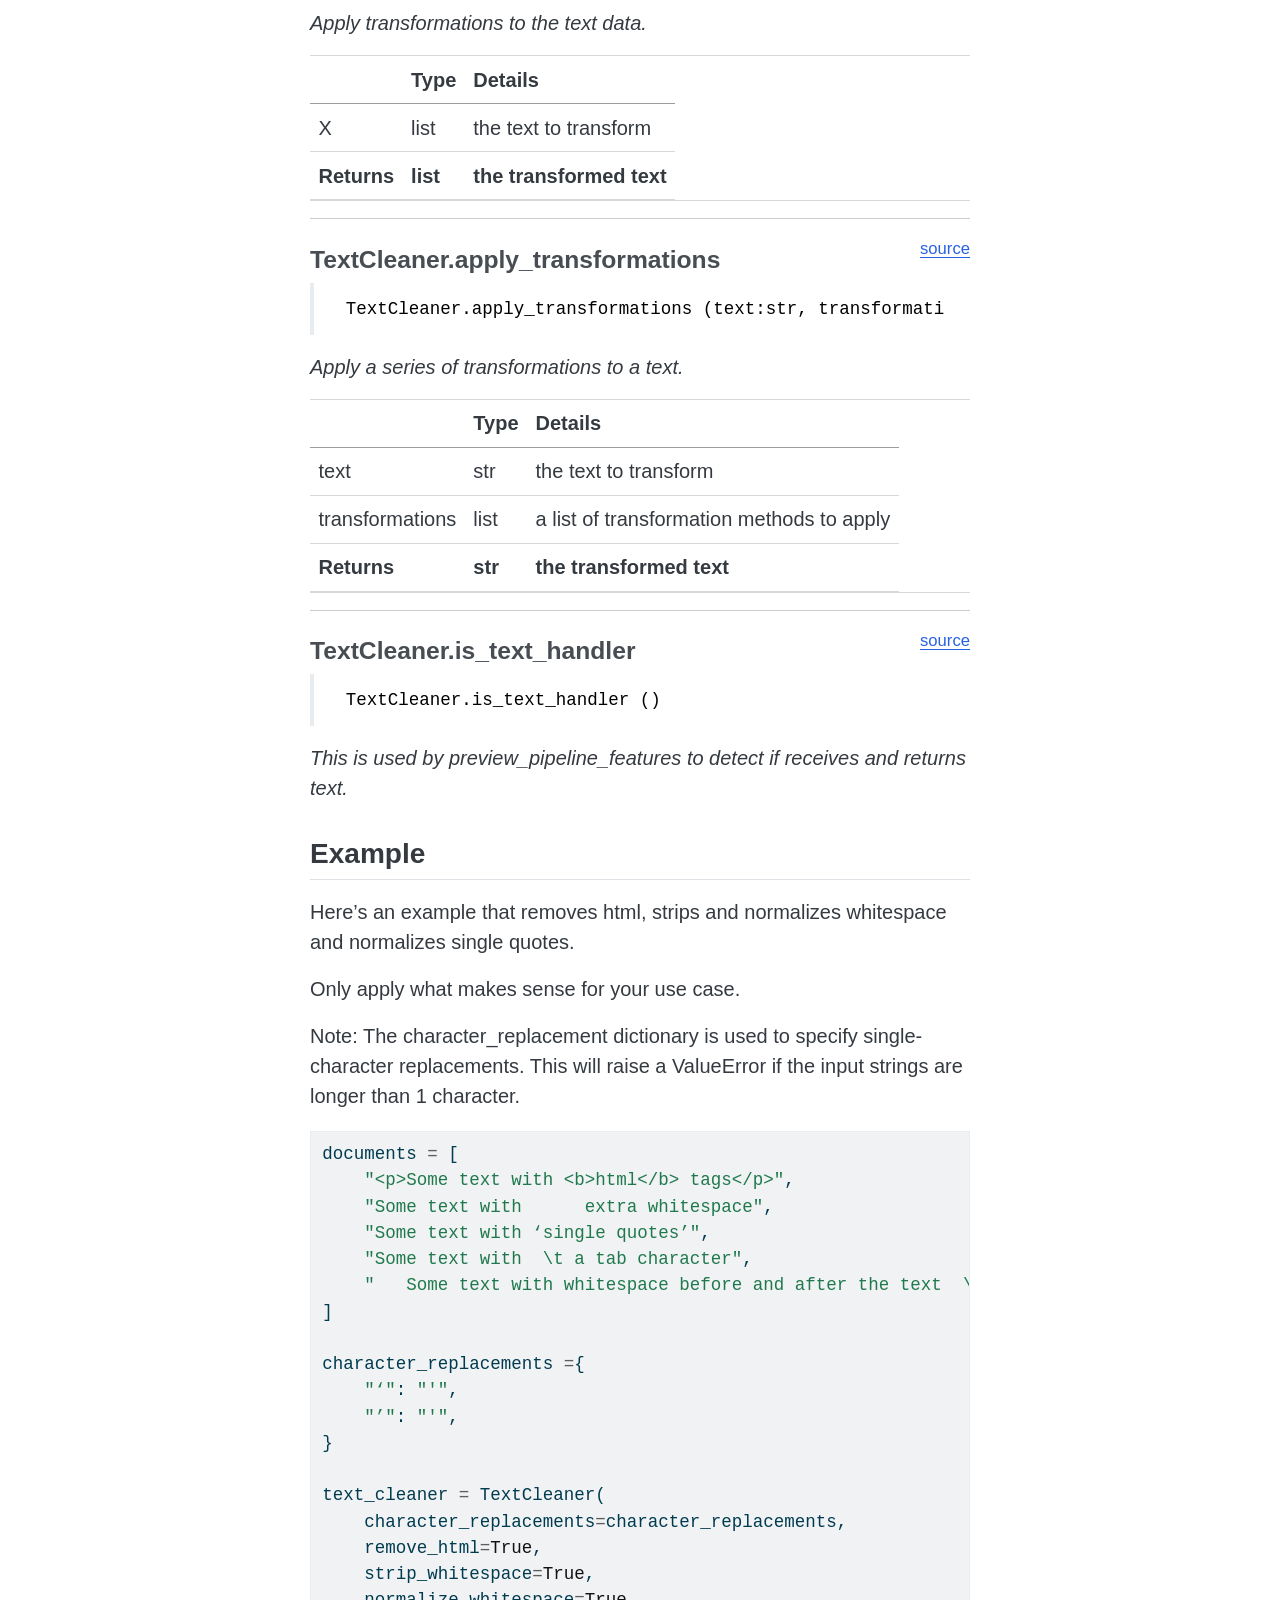
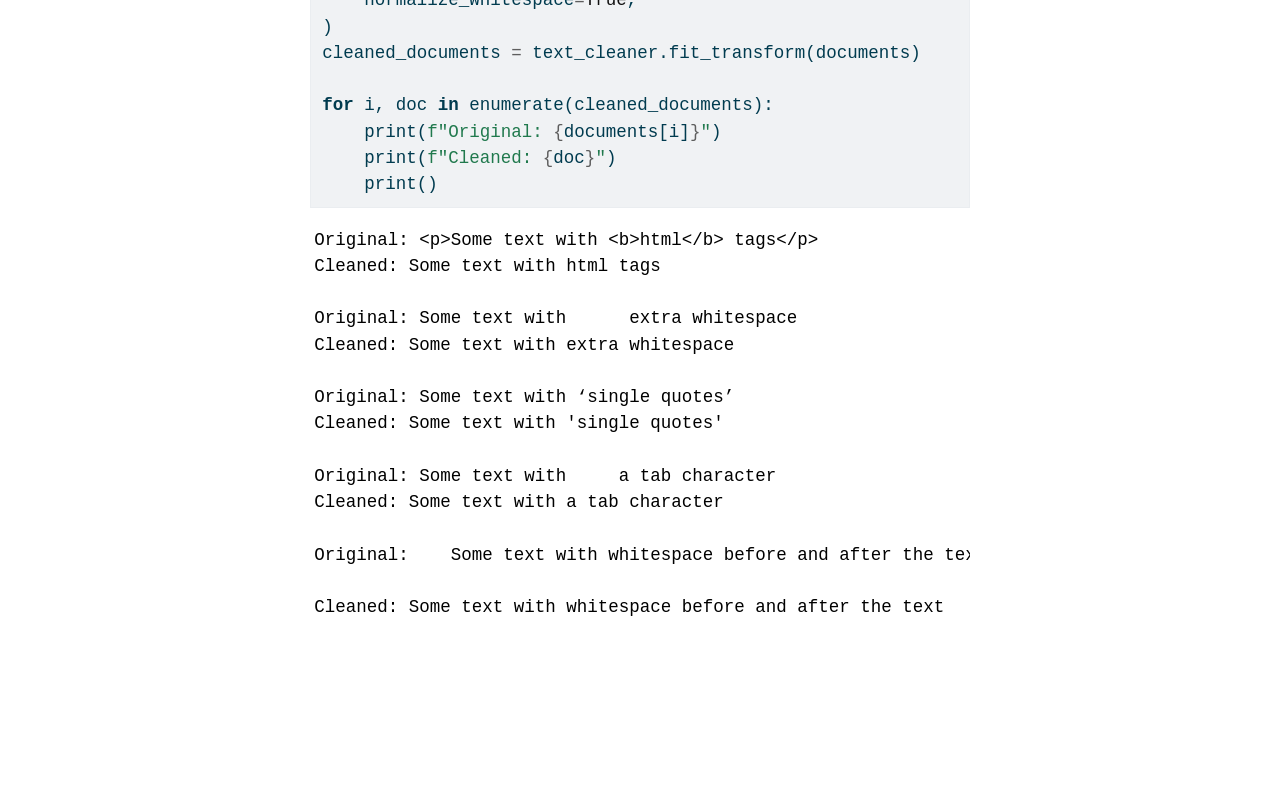
==== commit 95226146: "deploy: 24470d1308c36608def42416be3cc94dcc271501" ====
--- a/clean.html
+++ b/clean.html
@@ -2,7 +2,7 @@
 <html xmlns="http://www.w3.org/1999/xhtml" lang="en" xml:lang="en"><head>
 
 <meta charset="utf-8">
-<meta name="generator" content="quarto-1.6.43">
+<meta name="generator" content="quarto-1.7.33">
 
 <meta name="viewport" content="width=device-width, initial-scale=1.0, user-scalable=yes">
 
@@ -22,8 +22,9 @@
   vertical-align: middle;
 }
 /* CSS for syntax highlighting */
+html { -webkit-text-size-adjust: 100%; }
 pre > code.sourceCode { white-space: pre; position: relative; }
-pre > code.sourceCode > span { line-height: 1.25; }
+pre > code.sourceCode > span { display: inline-block; line-height: 1.25; }
 pre > code.sourceCode > span:empty { height: 1.2em; }
 .sourceCode { overflow: visible; }
 code.sourceCode > span { color: inherit; text-decoration: inherit; }
@@ -34,7 +35,7 @@
 }
 @media print {
 pre > code.sourceCode { white-space: pre-wrap; }
-pre > code.sourceCode > span { display: inline-block; text-indent: -5em; padding-left: 5em; }
+pre > code.sourceCode > span { text-indent: -5em; padding-left: 5em; }
 }
 pre.numberSource code
   { counter-reset: source-line 0; }
@@ -65,15 +66,16 @@
 <script src="site_libs/quarto-search/fuse.min.js"></script>
 <script src="site_libs/quarto-search/quarto-search.js"></script>
 <meta name="quarto:offset" content="./">
-<script src="site_libs/quarto-html/quarto.js"></script>
+<script src="site_libs/quarto-html/quarto.js" type="module"></script>
+<script src="site_libs/quarto-html/tabsets/tabsets.js" type="module"></script>
 <script src="site_libs/quarto-html/popper.min.js"></script>
 <script src="site_libs/quarto-html/tippy.umd.min.js"></script>
 <script src="site_libs/quarto-html/anchor.min.js"></script>
 <link href="site_libs/quarto-html/tippy.css" rel="stylesheet">
-<link href="site_libs/quarto-html/quarto-syntax-highlighting-d4d76bf8491c20bad77d141916dc28e1.css" rel="stylesheet" id="quarto-text-highlighting-styles">
+<link href="site_libs/quarto-html/quarto-syntax-highlighting-ea385d0e468b0dd5ea5bf0780b1290d9.css" rel="stylesheet" id="quarto-text-highlighting-styles">
 <script src="site_libs/bootstrap/bootstrap.min.js"></script>
 <link href="site_libs/bootstrap/bootstrap-icons.css" rel="stylesheet">
-<link href="site_libs/bootstrap/bootstrap-ae44de7e3b26b230a7801128389852ee.min.css" rel="stylesheet" append-hash="true" id="quarto-bootstrap" data-mode="light">
+<link href="site_libs/bootstrap/bootstrap-e16dd29f819a46fcdaa82e3575888691.min.css" rel="stylesheet" append-hash="true" id="quarto-bootstrap" data-mode="light">
 <script id="quarto-search-options" type="application/json">{
   "location": "navbar",
   "copy-button": false,
@@ -112,7 +114,7 @@
 <meta name="twitter:card" content="summary">
 </head>
 
-<body class="nav-sidebar floating nav-fixed">
+<body class="nav-sidebar floating nav-fixed quarto-light">
 
 <div id="quarto-search-results"></div>
   <header id="quarto-header" class="headroom fixed-top">
@@ -148,7 +150,7 @@
         <li class="sidebar-item">
   <div class="sidebar-item-container"> 
   <a href="./index.html" class="sidebar-item-text sidebar-link">
- <span class="menu-text">textplumber</span></a>
+ <span class="menu-text">Textplumber</span></a>
   </div>
 </li>
         <li class="sidebar-item">
@@ -189,12 +191,24 @@
 </li>
         <li class="sidebar-item">
   <div class="sidebar-item-container"> 
+  <a href="./vader.html" class="sidebar-item-text sidebar-link">
+ <span class="menu-text">vader</span></a>
+  </div>
+</li>
+        <li class="sidebar-item">
+  <div class="sidebar-item-container"> 
   <a href="./embeddings.html" class="sidebar-item-text sidebar-link">
  <span class="menu-text">embeddings</span></a>
   </div>
 </li>
         <li class="sidebar-item">
   <div class="sidebar-item-container"> 
+  <a href="./chars.html" class="sidebar-item-text sidebar-link">
+ <span class="menu-text">chars</span></a>
+  </div>
+</li>
+        <li class="sidebar-item">
+  <div class="sidebar-item-container"> 
   <a href="./store.html" class="sidebar-item-text sidebar-link">
  <span class="menu-text">store</span></a>
   </div>
@@ -209,6 +223,18 @@
   <div class="sidebar-item-container"> 
   <a href="./core.html" class="sidebar-item-text sidebar-link">
  <span class="menu-text">core</span></a>
+  </div>
+</li>
+        <li class="sidebar-item">
+  <div class="sidebar-item-container"> 
+  <a href="./basic-introduction.html" class="sidebar-item-text sidebar-link">
+ <span class="menu-text">A quick introduction</span></a>
+  </div>
+</li>
+        <li class="sidebar-item">
+  <div class="sidebar-item-container"> 
+  <a href="./example.html" class="sidebar-item-text sidebar-link">
+ <span class="menu-text">Example Notebook</span></a>
   </div>
 </li>
     </ul>
@@ -222,6 +248,11 @@
    
   <ul>
   <li><a href="#textcleaner" id="toc-textcleaner" class="nav-link active" data-scroll-target="#textcleaner">TextCleaner</a></li>
+  <li><a href="#textcleaner.fit" id="toc-textcleaner.fit" class="nav-link" data-scroll-target="#textcleaner.fit">TextCleaner.fit</a></li>
+  <li><a href="#textcleaner.transform" id="toc-textcleaner.transform" class="nav-link" data-scroll-target="#textcleaner.transform">TextCleaner.transform</a></li>
+  <li><a href="#textcleaner.apply_transformations" id="toc-textcleaner.apply_transformations" class="nav-link" data-scroll-target="#textcleaner.apply_transformations">TextCleaner.apply_transformations</a></li>
+  <li><a href="#textcleaner.is_text_handler" id="toc-textcleaner.is_text_handler" class="nav-link" data-scroll-target="#textcleaner.is_text_handler">TextCleaner.is_text_handler</a></li>
+  <li><a href="#example" id="toc-example" class="nav-link" data-scroll-target="#example">Example</a></li>
   </ul>
 <div class="toc-actions"><ul><li><a href="https://github.com/polsci/textplumber/issues/new" class="toc-action"><i class="bi bi-github"></i>Report an issue</a></li></ul></div><div class="quarto-alternate-formats"><h2>Other Formats</h2><ul><li><a href="clean.html.md"><i class="bi bi-file-code"></i>CommonMark</a></li></ul></div></nav>
     </div>
@@ -254,7 +285,7 @@
 
 <!-- WARNING: THIS FILE WAS AUTOGENERATED! DO NOT EDIT! -->
 <hr>
-<p><a href="https://github.com/polsci/textplumber/blob/main/textplumber/clean.py#L13" target="_blank" style="float:right; font-size:smaller">source</a></p>
+<p><a href="https://github.com/polsci/textplumber/blob/main/textplumber/clean.py#L15" target="_blank" style="float:right; font-size:smaller">source</a></p>
 <section id="textcleaner" class="level3">
 <h3 class="anchored" data-anchor-id="textcleaner">TextCleaner</h3>
 <blockquote class="blockquote">
@@ -305,35 +336,121 @@
 </tr>
 </tbody>
 </table>
+<hr>
+<p><a href="https://github.com/polsci/textplumber/blob/main/textplumber/clean.py#L76" target="_blank" style="float:right; font-size:smaller">source</a></p>
+</section>
+<section id="textcleaner.fit" class="level3">
+<h3 class="anchored" data-anchor-id="textcleaner.fit">TextCleaner.fit</h3>
+<blockquote class="blockquote">
+<pre><code> TextCleaner.fit (X, y=None)</code></pre>
+</blockquote>
+<p><em>Fit is implemented, but does nothing.</em></p>
+<hr>
+<p><a href="https://github.com/polsci/textplumber/blob/main/textplumber/clean.py#L83" target="_blank" style="float:right; font-size:smaller">source</a></p>
+</section>
+<section id="textcleaner.transform" class="level3">
+<h3 class="anchored" data-anchor-id="textcleaner.transform">TextCleaner.transform</h3>
+<blockquote class="blockquote">
+<pre><code> TextCleaner.transform (X:list)</code></pre>
+</blockquote>
+<p><em>Apply transformations to the text data.</em></p>
+<table class="caption-top table">
+<thead>
+<tr class="header">
+<th></th>
+<th><strong>Type</strong></th>
+<th><strong>Details</strong></th>
+</tr>
+</thead>
+<tbody>
+<tr class="odd">
+<td>X</td>
+<td>list</td>
+<td>the text to transform</td>
+</tr>
+<tr class="even">
+<td><strong>Returns</strong></td>
+<td><strong>list</strong></td>
+<td><strong>the transformed text</strong></td>
+</tr>
+</tbody>
+</table>
+<hr>
+<p><a href="https://github.com/polsci/textplumber/blob/main/textplumber/clean.py#L110" target="_blank" style="float:right; font-size:smaller">source</a></p>
+</section>
+<section id="textcleaner.apply_transformations" class="level3">
+<h3 class="anchored" data-anchor-id="textcleaner.apply_transformations">TextCleaner.apply_transformations</h3>
+<blockquote class="blockquote">
+<pre><code> TextCleaner.apply_transformations (text:str, transformations:list)</code></pre>
+</blockquote>
+<p><em>Apply a series of transformations to a text.</em></p>
+<table class="caption-top table">
+<thead>
+<tr class="header">
+<th></th>
+<th><strong>Type</strong></th>
+<th><strong>Details</strong></th>
+</tr>
+</thead>
+<tbody>
+<tr class="odd">
+<td>text</td>
+<td>str</td>
+<td>the text to transform</td>
+</tr>
+<tr class="even">
+<td>transformations</td>
+<td>list</td>
+<td>a list of transformation methods to apply</td>
+</tr>
+<tr class="odd">
+<td><strong>Returns</strong></td>
+<td><strong>str</strong></td>
+<td><strong>the transformed text</strong></td>
+</tr>
+</tbody>
+</table>
+<hr>
+<p><a href="https://github.com/polsci/textplumber/blob/main/textplumber/clean.py#L121" target="_blank" style="float:right; font-size:smaller">source</a></p>
+</section>
+<section id="textcleaner.is_text_handler" class="level3">
+<h3 class="anchored" data-anchor-id="textcleaner.is_text_handler">TextCleaner.is_text_handler</h3>
+<blockquote class="blockquote">
+<pre><code> TextCleaner.is_text_handler ()</code></pre>
+</blockquote>
+<p><em>This is used by preview_pipeline_features to detect if receives and returns text.</em></p>
+</section>
+<section id="example" class="level2">
+<h2 class="anchored" data-anchor-id="example">Example</h2>
 <p>Here’s an example that removes html, strips and normalizes whitespace and normalizes single quotes.</p>
 <p>Only apply what makes sense for your use case.</p>
 <p>Note: The character_replacement dictionary is used to specify single-character replacements. This will raise a ValueError if the input strings are longer than 1 character.</p>
 <div id="cd93d829" class="cell">
-<div class="sourceCode cell-code" id="cb2"><pre class="sourceCode python code-with-copy"><code class="sourceCode python"><span id="cb2-1"><a href="#cb2-1" aria-hidden="true" tabindex="-1"></a>documents <span class="op">=</span> [</span>
-<span id="cb2-2"><a href="#cb2-2" aria-hidden="true" tabindex="-1"></a>    <span class="st">"&lt;p&gt;Some text with &lt;b&gt;html&lt;/b&gt; tags&lt;/p&gt;"</span>,</span>
-<span id="cb2-3"><a href="#cb2-3" aria-hidden="true" tabindex="-1"></a>    <span class="st">"Some text with      extra whitespace"</span>,</span>
-<span id="cb2-4"><a href="#cb2-4" aria-hidden="true" tabindex="-1"></a>    <span class="st">"Some text with ‘single quotes’"</span>,</span>
-<span id="cb2-5"><a href="#cb2-5" aria-hidden="true" tabindex="-1"></a>    <span class="st">"Some text with  </span><span class="ch">\t</span><span class="st"> a tab character"</span>,</span>
-<span id="cb2-6"><a href="#cb2-6" aria-hidden="true" tabindex="-1"></a>    <span class="st">"   Some text with whitespace before and after the text  </span><span class="ch">\n</span><span class="st"> "</span>,</span>
-<span id="cb2-7"><a href="#cb2-7" aria-hidden="true" tabindex="-1"></a>]</span>
-<span id="cb2-8"><a href="#cb2-8" aria-hidden="true" tabindex="-1"></a></span>
-<span id="cb2-9"><a href="#cb2-9" aria-hidden="true" tabindex="-1"></a>character_replacements <span class="op">=</span>{</span>
-<span id="cb2-10"><a href="#cb2-10" aria-hidden="true" tabindex="-1"></a>    <span class="st">"‘"</span>: <span class="st">"'"</span>,</span>
-<span id="cb2-11"><a href="#cb2-11" aria-hidden="true" tabindex="-1"></a>    <span class="st">"’"</span>: <span class="st">"'"</span>,</span>
-<span id="cb2-12"><a href="#cb2-12" aria-hidden="true" tabindex="-1"></a>}</span>
-<span id="cb2-13"><a href="#cb2-13" aria-hidden="true" tabindex="-1"></a></span>
-<span id="cb2-14"><a href="#cb2-14" aria-hidden="true" tabindex="-1"></a>text_cleaner <span class="op">=</span> TextCleaner(</span>
-<span id="cb2-15"><a href="#cb2-15" aria-hidden="true" tabindex="-1"></a>    character_replacements<span class="op">=</span>character_replacements,</span>
-<span id="cb2-16"><a href="#cb2-16" aria-hidden="true" tabindex="-1"></a>    remove_html<span class="op">=</span><span class="va">True</span>,</span>
-<span id="cb2-17"><a href="#cb2-17" aria-hidden="true" tabindex="-1"></a>    strip_whitespace<span class="op">=</span><span class="va">True</span>,</span>
-<span id="cb2-18"><a href="#cb2-18" aria-hidden="true" tabindex="-1"></a>    normalize_whitespace<span class="op">=</span><span class="va">True</span>,</span>
-<span id="cb2-19"><a href="#cb2-19" aria-hidden="true" tabindex="-1"></a>)</span>
-<span id="cb2-20"><a href="#cb2-20" aria-hidden="true" tabindex="-1"></a>cleaned_documents <span class="op">=</span> text_cleaner.fit_transform(documents)</span>
-<span id="cb2-21"><a href="#cb2-21" aria-hidden="true" tabindex="-1"></a></span>
-<span id="cb2-22"><a href="#cb2-22" aria-hidden="true" tabindex="-1"></a><span class="cf">for</span> i, doc <span class="kw">in</span> <span class="bu">enumerate</span>(cleaned_documents):</span>
-<span id="cb2-23"><a href="#cb2-23" aria-hidden="true" tabindex="-1"></a>    <span class="bu">print</span>(<span class="ss">f"Original: </span><span class="sc">{</span>documents[i]<span class="sc">}</span><span class="ss">"</span>)</span>
-<span id="cb2-24"><a href="#cb2-24" aria-hidden="true" tabindex="-1"></a>    <span class="bu">print</span>(<span class="ss">f"Cleaned: </span><span class="sc">{</span>doc<span class="sc">}</span><span class="ss">"</span>)</span>
-<span id="cb2-25"><a href="#cb2-25" aria-hidden="true" tabindex="-1"></a>    <span class="bu">print</span>()</span></code><button title="Copy to Clipboard" class="code-copy-button"><i class="bi"></i></button></pre></div>
+<div class="sourceCode cell-code" id="cb6"><pre class="sourceCode python code-with-copy"><code class="sourceCode python"><span id="cb6-1"><a href="#cb6-1" aria-hidden="true" tabindex="-1"></a>documents <span class="op">=</span> [</span>
+<span id="cb6-2"><a href="#cb6-2" aria-hidden="true" tabindex="-1"></a>    <span class="st">"&lt;p&gt;Some text with &lt;b&gt;html&lt;/b&gt; tags&lt;/p&gt;"</span>,</span>
+<span id="cb6-3"><a href="#cb6-3" aria-hidden="true" tabindex="-1"></a>    <span class="st">"Some text with      extra whitespace"</span>,</span>
+<span id="cb6-4"><a href="#cb6-4" aria-hidden="true" tabindex="-1"></a>    <span class="st">"Some text with ‘single quotes’"</span>,</span>
+<span id="cb6-5"><a href="#cb6-5" aria-hidden="true" tabindex="-1"></a>    <span class="st">"Some text with  </span><span class="ch">\t</span><span class="st"> a tab character"</span>,</span>
+<span id="cb6-6"><a href="#cb6-6" aria-hidden="true" tabindex="-1"></a>    <span class="st">"   Some text with whitespace before and after the text  </span><span class="ch">\n</span><span class="st"> "</span>,</span>
+<span id="cb6-7"><a href="#cb6-7" aria-hidden="true" tabindex="-1"></a>]</span>
+<span id="cb6-8"><a href="#cb6-8" aria-hidden="true" tabindex="-1"></a></span>
+<span id="cb6-9"><a href="#cb6-9" aria-hidden="true" tabindex="-1"></a>character_replacements <span class="op">=</span>{</span>
+<span id="cb6-10"><a href="#cb6-10" aria-hidden="true" tabindex="-1"></a>    <span class="st">"‘"</span>: <span class="st">"'"</span>,</span>
+<span id="cb6-11"><a href="#cb6-11" aria-hidden="true" tabindex="-1"></a>    <span class="st">"’"</span>: <span class="st">"'"</span>,</span>
+<span id="cb6-12"><a href="#cb6-12" aria-hidden="true" tabindex="-1"></a>}</span>
+<span id="cb6-13"><a href="#cb6-13" aria-hidden="true" tabindex="-1"></a></span>
+<span id="cb6-14"><a href="#cb6-14" aria-hidden="true" tabindex="-1"></a>text_cleaner <span class="op">=</span> TextCleaner(</span>
+<span id="cb6-15"><a href="#cb6-15" aria-hidden="true" tabindex="-1"></a>    character_replacements<span class="op">=</span>character_replacements,</span>
+<span id="cb6-16"><a href="#cb6-16" aria-hidden="true" tabindex="-1"></a>    remove_html<span class="op">=</span><span class="va">True</span>,</span>
+<span id="cb6-17"><a href="#cb6-17" aria-hidden="true" tabindex="-1"></a>    strip_whitespace<span class="op">=</span><span class="va">True</span>,</span>
+<span id="cb6-18"><a href="#cb6-18" aria-hidden="true" tabindex="-1"></a>    normalize_whitespace<span class="op">=</span><span class="va">True</span>,</span>
+<span id="cb6-19"><a href="#cb6-19" aria-hidden="true" tabindex="-1"></a>)</span>
+<span id="cb6-20"><a href="#cb6-20" aria-hidden="true" tabindex="-1"></a>cleaned_documents <span class="op">=</span> text_cleaner.fit_transform(documents)</span>
+<span id="cb6-21"><a href="#cb6-21" aria-hidden="true" tabindex="-1"></a></span>
+<span id="cb6-22"><a href="#cb6-22" aria-hidden="true" tabindex="-1"></a><span class="cf">for</span> i, doc <span class="kw">in</span> <span class="bu">enumerate</span>(cleaned_documents):</span>
+<span id="cb6-23"><a href="#cb6-23" aria-hidden="true" tabindex="-1"></a>    <span class="bu">print</span>(<span class="ss">f"Original: </span><span class="sc">{</span>documents[i]<span class="sc">}</span><span class="ss">"</span>)</span>
+<span id="cb6-24"><a href="#cb6-24" aria-hidden="true" tabindex="-1"></a>    <span class="bu">print</span>(<span class="ss">f"Cleaned: </span><span class="sc">{</span>doc<span class="sc">}</span><span class="ss">"</span>)</span>
+<span id="cb6-25"><a href="#cb6-25" aria-hidden="true" tabindex="-1"></a>    <span class="bu">print</span>()</span></code><button title="Copy to Clipboard" class="code-copy-button"><i class="bi"></i></button></pre></div>
 <div class="cell-output cell-output-stdout">
 <pre><code>Original: &lt;p&gt;Some text with &lt;b&gt;html&lt;/b&gt; tags&lt;/p&gt;
 Cleaned: Some text with html tags
@@ -359,236 +476,242 @@
 
 </main> <!-- /main -->
 <script id="quarto-html-after-body" type="application/javascript">
-window.document.addEventListener("DOMContentLoaded", function (event) {
-  const toggleBodyColorMode = (bsSheetEl) => {
-    const mode = bsSheetEl.getAttribute("data-mode");
-    const bodyEl = window.document.querySelector("body");
-    if (mode === "dark") {
-      bodyEl.classList.add("quarto-dark");
-      bodyEl.classList.remove("quarto-light");
-    } else {
-      bodyEl.classList.add("quarto-light");
-      bodyEl.classList.remove("quarto-dark");
+  window.document.addEventListener("DOMContentLoaded", function (event) {
+    const icon = "";
+    const anchorJS = new window.AnchorJS();
+    anchorJS.options = {
+      placement: 'right',
+      icon: icon
+    };
+    anchorJS.add('.anchored');
+    const isCodeAnnotation = (el) => {
+      for (const clz of el.classList) {
+        if (clz.startsWith('code-annotation-')) {                     
+          return true;
+        }
+      }
+      return false;
     }
-  }
-  const toggleBodyColorPrimary = () => {
-    const bsSheetEl = window.document.querySelector("link#quarto-bootstrap");
-    if (bsSheetEl) {
-      toggleBodyColorMode(bsSheetEl);
+    const onCopySuccess = function(e) {
+      // button target
+      const button = e.trigger;
+      // don't keep focus
+      button.blur();
+      // flash "checked"
+      button.classList.add('code-copy-button-checked');
+      var currentTitle = button.getAttribute("title");
+      button.setAttribute("title", "Copied!");
+      let tooltip;
+      if (window.bootstrap) {
+        button.setAttribute("data-bs-toggle", "tooltip");
+        button.setAttribute("data-bs-placement", "left");
+        button.setAttribute("data-bs-title", "Copied!");
+        tooltip = new bootstrap.Tooltip(button, 
+          { trigger: "manual", 
+            customClass: "code-copy-button-tooltip",
+            offset: [0, -8]});
+        tooltip.show();    
+      }
+      setTimeout(function() {
+        if (tooltip) {
+          tooltip.hide();
+          button.removeAttribute("data-bs-title");
+          button.removeAttribute("data-bs-toggle");
+          button.removeAttribute("data-bs-placement");
+        }
+        button.setAttribute("title", currentTitle);
+        button.classList.remove('code-copy-button-checked');
+      }, 1000);
+      // clear code selection
+      e.clearSelection();
     }
-  }
-  toggleBodyColorPrimary();  
-  const icon = "";
-  const anchorJS = new window.AnchorJS();
-  anchorJS.options = {
-    placement: 'right',
-    icon: icon
-  };
-  anchorJS.add('.anchored');
-  const isCodeAnnotation = (el) => {
-    for (const clz of el.classList) {
-      if (clz.startsWith('code-annotation-')) {                     
-        return true;
-      }
+    const getTextToCopy = function(trigger) {
+        const codeEl = trigger.previousElementSibling.cloneNode(true);
+        for (const childEl of codeEl.children) {
+          if (isCodeAnnotation(childEl)) {
+            childEl.remove();
+          }
+        }
+        return codeEl.innerText;
     }
-    return false;
-  }
-  const onCopySuccess = function(e) {
-    // button target
-    const button = e.trigger;
-    // don't keep focus
-    button.blur();
-    // flash "checked"
-    button.classList.add('code-copy-button-checked');
-    var currentTitle = button.getAttribute("title");
-    button.setAttribute("title", "Copied!");
-    let tooltip;
-    if (window.bootstrap) {
-      button.setAttribute("data-bs-toggle", "tooltip");
-      button.setAttribute("data-bs-placement", "left");
-      button.setAttribute("data-bs-title", "Copied!");
-      tooltip = new bootstrap.Tooltip(button, 
-        { trigger: "manual", 
-          customClass: "code-copy-button-tooltip",
-          offset: [0, -8]});
-      tooltip.show();    
+    const clipboard = new window.ClipboardJS('.code-copy-button:not([data-in-quarto-modal])', {
+      text: getTextToCopy
+    });
+    clipboard.on('success', onCopySuccess);
+    if (window.document.getElementById('quarto-embedded-source-code-modal')) {
+      const clipboardModal = new window.ClipboardJS('.code-copy-button[data-in-quarto-modal]', {
+        text: getTextToCopy,
+        container: window.document.getElementById('quarto-embedded-source-code-modal')
+      });
+      clipboardModal.on('success', onCopySuccess);
     }
-    setTimeout(function() {
-      if (tooltip) {
-        tooltip.hide();
-        button.removeAttribute("data-bs-title");
-        button.removeAttribute("data-bs-toggle");
-        button.removeAttribute("data-bs-placement");
-      }
-      button.setAttribute("title", currentTitle);
-      button.classList.remove('code-copy-button-checked');
-    }, 1000);
-    // clear code selection
-    e.clearSelection();
-  }
-  const getTextToCopy = function(trigger) {
-      const codeEl = trigger.previousElementSibling.cloneNode(true);
-      for (const childEl of codeEl.children) {
-        if (isCodeAnnotation(childEl)) {
-          childEl.remove();
-        }
-      }
-      return codeEl.innerText;
-  }
-  const clipboard = new window.ClipboardJS('.code-copy-button:not([data-in-quarto-modal])', {
-    text: getTextToCopy
-  });
-  clipboard.on('success', onCopySuccess);
-  if (window.document.getElementById('quarto-embedded-source-code-modal')) {
-    const clipboardModal = new window.ClipboardJS('.code-copy-button[data-in-quarto-modal]', {
-      text: getTextToCopy,
-      container: window.document.getElementById('quarto-embedded-source-code-modal')
-    });
-    clipboardModal.on('success', onCopySuccess);
-  }
-    var localhostRegex = new RegExp(/^(?:http|https):\/\/localhost\:?[0-9]*\//);
-    var mailtoRegex = new RegExp(/^mailto:/);
-      var filterRegex = new RegExp("https:\/\/polsci\.github\.io\/textplumber");
-    var isInternal = (href) => {
-        return filterRegex.test(href) || localhostRegex.test(href) || mailtoRegex.test(href);
+      var localhostRegex = new RegExp(/^(?:http|https):\/\/localhost\:?[0-9]*\//);
+      var mailtoRegex = new RegExp(/^mailto:/);
+        var filterRegex = new RegExp("https:\/\/geoffford\.nz\/textplumber");
+      var isInternal = (href) => {
+          return filterRegex.test(href) || localhostRegex.test(href) || mailtoRegex.test(href);
+      }
+      // Inspect non-navigation links and adorn them if external
+     var links = window.document.querySelectorAll('a[href]:not(.nav-link):not(.navbar-brand):not(.toc-action):not(.sidebar-link):not(.sidebar-item-toggle):not(.pagination-link):not(.no-external):not([aria-hidden]):not(.dropdown-item):not(.quarto-navigation-tool):not(.about-link)');
+      for (var i=0; i<links.length; i++) {
+        const link = links[i];
+        if (!isInternal(link.href)) {
+          // undo the damage that might have been done by quarto-nav.js in the case of
+          // links that we want to consider external
+          if (link.dataset.originalHref !== undefined) {
+            link.href = link.dataset.originalHref;
+          }
+        }
+      }
+    function tippyHover(el, contentFn, onTriggerFn, onUntriggerFn) {
+      const config = {
+        allowHTML: true,
+        maxWidth: 500,
+        delay: 100,
+        arrow: false,
+        appendTo: function(el) {
+            return el.parentElement;
+        },
+        interactive: true,
+        interactiveBorder: 10,
+        theme: 'quarto',
+        placement: 'bottom-start',
+      };
+      if (contentFn) {
+        config.content = contentFn;
+      }
+      if (onTriggerFn) {
+        config.onTrigger = onTriggerFn;
+      }
+      if (onUntriggerFn) {
+        config.onUntrigger = onUntriggerFn;
+      }
+      window.tippy(el, config); 
     }
-    // Inspect non-navigation links and adorn them if external
- 	var links = window.document.querySelectorAll('a[href]:not(.nav-link):not(.navbar-brand):not(.toc-action):not(.sidebar-link):not(.sidebar-item-toggle):not(.pagination-link):not(.no-external):not([aria-hidden]):not(.dropdown-item):not(.quarto-navigation-tool):not(.about-link)');
-    for (var i=0; i<links.length; i++) {
-      const link = links[i];
-      if (!isInternal(link.href)) {
-        // undo the damage that might have been done by quarto-nav.js in the case of
-        // links that we want to consider external
-        if (link.dataset.originalHref !== undefined) {
-          link.href = link.dataset.originalHref;
-        }
-      }
+    const noterefs = window.document.querySelectorAll('a[role="doc-noteref"]');
+    for (var i=0; i<noterefs.length; i++) {
+      const ref = noterefs[i];
+      tippyHover(ref, function() {
+        // use id or data attribute instead here
+        let href = ref.getAttribute('data-footnote-href') || ref.getAttribute('href');
+        try { href = new URL(href).hash; } catch {}
+        const id = href.replace(/^#\/?/, "");
+        const note = window.document.getElementById(id);
+        if (note) {
+          return note.innerHTML;
+        } else {
+          return "";
+        }
+      });
     }
-  function tippyHover(el, contentFn, onTriggerFn, onUntriggerFn) {
-    const config = {
-      allowHTML: true,
-      maxWidth: 500,
-      delay: 100,
-      arrow: false,
-      appendTo: function(el) {
-          return el.parentElement;
-      },
-      interactive: true,
-      interactiveBorder: 10,
-      theme: 'quarto',
-      placement: 'bottom-start',
-    };
-    if (contentFn) {
-      config.content = contentFn;
-    }
-    if (onTriggerFn) {
-      config.onTrigger = onTriggerFn;
-    }
-    if (onUntriggerFn) {
-      config.onUntrigger = onUntriggerFn;
-    }
-    window.tippy(el, config); 
-  }
-  const noterefs = window.document.querySelectorAll('a[role="doc-noteref"]');
-  for (var i=0; i<noterefs.length; i++) {
-    const ref = noterefs[i];
-    tippyHover(ref, function() {
-      // use id or data attribute instead here
-      let href = ref.getAttribute('data-footnote-href') || ref.getAttribute('href');
-      try { href = new URL(href).hash; } catch {}
-      const id = href.replace(/^#\/?/, "");
-      const note = window.document.getElementById(id);
-      if (note) {
-        return note.innerHTML;
+    const xrefs = window.document.querySelectorAll('a.quarto-xref');
+    const processXRef = (id, note) => {
+      // Strip column container classes
+      const stripColumnClz = (el) => {
+        el.classList.remove("page-full", "page-columns");
+        if (el.children) {
+          for (const child of el.children) {
+            stripColumnClz(child);
+          }
+        }
+      }
+      stripColumnClz(note)
+      if (id === null || id.startsWith('sec-')) {
+        // Special case sections, only their first couple elements
+        const container = document.createElement("div");
+        if (note.children && note.children.length > 2) {
+          container.appendChild(note.children[0].cloneNode(true));
+          for (let i = 1; i < note.children.length; i++) {
+            const child = note.children[i];
+            if (child.tagName === "P" && child.innerText === "") {
+              continue;
+            } else {
+              container.appendChild(child.cloneNode(true));
+              break;
+            }
+          }
+          if (window.Quarto?.typesetMath) {
+            window.Quarto.typesetMath(container);
+          }
+          return container.innerHTML
+        } else {
+          if (window.Quarto?.typesetMath) {
+            window.Quarto.typesetMath(note);
+          }
+          return note.innerHTML;
+        }
       } else {
-        return "";
-      }
-    });
-  }
-  const xrefs = window.document.querySelectorAll('a.quarto-xref');
-  const processXRef = (id, note) => {
-    // Strip column container classes
-    const stripColumnClz = (el) => {
-      el.classList.remove("page-full", "page-columns");
-      if (el.children) {
-        for (const child of el.children) {
-          stripColumnClz(child);
-        }
-      }
-    }
-    stripColumnClz(note)
-    if (id === null || id.startsWith('sec-')) {
-      // Special case sections, only their first couple elements
-      const container = document.createElement("div");
-      if (note.children && note.children.length > 2) {
-        container.appendChild(note.children[0].cloneNode(true));
-        for (let i = 1; i < note.children.length; i++) {
-          const child = note.children[i];
-          if (child.tagName === "P" && child.innerText === "") {
-            continue;
-          } else {
-            container.appendChild(child.cloneNode(true));
-            break;
-          }
-        }
-        if (window.Quarto?.typesetMath) {
-          window.Quarto.typesetMath(container);
-        }
-        return container.innerHTML
-      } else {
+        // Remove any anchor links if they are present
+        const anchorLink = note.querySelector('a.anchorjs-link');
+        if (anchorLink) {
+          anchorLink.remove();
+        }
         if (window.Quarto?.typesetMath) {
           window.Quarto.typesetMath(note);
         }
-        return note.innerHTML;
-      }
-    } else {
-      // Remove any anchor links if they are present
-      const anchorLink = note.querySelector('a.anchorjs-link');
-      if (anchorLink) {
-        anchorLink.remove();
-      }
-      if (window.Quarto?.typesetMath) {
-        window.Quarto.typesetMath(note);
-      }
-      if (note.classList.contains("callout")) {
-        return note.outerHTML;
-      } else {
-        return note.innerHTML;
+        if (note.classList.contains("callout")) {
+          return note.outerHTML;
+        } else {
+          return note.innerHTML;
+        }
       }
     }
-  }
-  for (var i=0; i<xrefs.length; i++) {
-    const xref = xrefs[i];
-    tippyHover(xref, undefined, function(instance) {
-      instance.disable();
-      let url = xref.getAttribute('href');
-      let hash = undefined; 
-      if (url.startsWith('#')) {
-        hash = url;
-      } else {
-        try { hash = new URL(url).hash; } catch {}
-      }
-      if (hash) {
-        const id = hash.replace(/^#\/?/, "");
-        const note = window.document.getElementById(id);
-        if (note !== null) {
-          try {
-            const html = processXRef(id, note.cloneNode(true));
-            instance.setContent(html);
-          } finally {
-            instance.enable();
-            instance.show();
-          }
+    for (var i=0; i<xrefs.length; i++) {
+      const xref = xrefs[i];
+      tippyHover(xref, undefined, function(instance) {
+        instance.disable();
+        let url = xref.getAttribute('href');
+        let hash = undefined; 
+        if (url.startsWith('#')) {
+          hash = url;
         } else {
-          // See if we can fetch this
-          fetch(url.split('#')[0])
+          try { hash = new URL(url).hash; } catch {}
+        }
+        if (hash) {
+          const id = hash.replace(/^#\/?/, "");
+          const note = window.document.getElementById(id);
+          if (note !== null) {
+            try {
+              const html = processXRef(id, note.cloneNode(true));
+              instance.setContent(html);
+            } finally {
+              instance.enable();
+              instance.show();
+            }
+          } else {
+            // See if we can fetch this
+            fetch(url.split('#')[0])
+            .then(res => res.text())
+            .then(html => {
+              const parser = new DOMParser();
+              const htmlDoc = parser.parseFromString(html, "text/html");
+              const note = htmlDoc.getElementById(id);
+              if (note !== null) {
+                const html = processXRef(id, note);
+                instance.setContent(html);
+              } 
+            }).finally(() => {
+              instance.enable();
+              instance.show();
+            });
+          }
+        } else {
+          // See if we can fetch a full url (with no hash to target)
+          // This is a special case and we should probably do some content thinning / targeting
+          fetch(url)
           .then(res => res.text())
           .then(html => {
             const parser = new DOMParser();
             const htmlDoc = parser.parseFromString(html, "text/html");
-            const note = htmlDoc.getElementById(id);
+            const note = htmlDoc.querySelector('main.content');
             if (note !== null) {
-              const html = processXRef(id, note);
+              // This should only happen for chapter cross references
+              // (since there is no id in the URL)
+              // remove the first header
+              if (note.children.length > 0 && note.children[0].tagName === "HEADER") {
+                note.children[0].remove();
+              }
+              const html = processXRef(null, note);
               instance.setContent(html);
             } 
           }).finally(() => {
@@ -596,185 +719,161 @@
             instance.show();
           });
         }
-      } else {
-        // See if we can fetch a full url (with no hash to target)
-        // This is a special case and we should probably do some content thinning / targeting
-        fetch(url)
-        .then(res => res.text())
-        .then(html => {
-          const parser = new DOMParser();
-          const htmlDoc = parser.parseFromString(html, "text/html");
-          const note = htmlDoc.querySelector('main.content');
-          if (note !== null) {
-            // This should only happen for chapter cross references
-            // (since there is no id in the URL)
-            // remove the first header
-            if (note.children.length > 0 && note.children[0].tagName === "HEADER") {
-              note.children[0].remove();
-            }
-            const html = processXRef(null, note);
-            instance.setContent(html);
-          } 
-        }).finally(() => {
-          instance.enable();
-          instance.show();
-        });
-      }
-    }, function(instance) {
-    });
-  }
-      let selectedAnnoteEl;
-      const selectorForAnnotation = ( cell, annotation) => {
-        let cellAttr = 'data-code-cell="' + cell + '"';
-        let lineAttr = 'data-code-annotation="' +  annotation + '"';
-        const selector = 'span[' + cellAttr + '][' + lineAttr + ']';
-        return selector;
-      }
-      const selectCodeLines = (annoteEl) => {
-        const doc = window.document;
-        const targetCell = annoteEl.getAttribute("data-target-cell");
-        const targetAnnotation = annoteEl.getAttribute("data-target-annotation");
-        const annoteSpan = window.document.querySelector(selectorForAnnotation(targetCell, targetAnnotation));
-        const lines = annoteSpan.getAttribute("data-code-lines").split(",");
-        const lineIds = lines.map((line) => {
-          return targetCell + "-" + line;
-        })
-        let top = null;
-        let height = null;
-        let parent = null;
-        if (lineIds.length > 0) {
-            //compute the position of the single el (top and bottom and make a div)
-            const el = window.document.getElementById(lineIds[0]);
-            top = el.offsetTop;
-            height = el.offsetHeight;
-            parent = el.parentElement.parentElement;
-          if (lineIds.length > 1) {
-            const lastEl = window.document.getElementById(lineIds[lineIds.length - 1]);
-            const bottom = lastEl.offsetTop + lastEl.offsetHeight;
-            height = bottom - top;
-          }
-          if (top !== null && height !== null && parent !== null) {
-            // cook up a div (if necessary) and position it 
-            let div = window.document.getElementById("code-annotation-line-highlight");
-            if (div === null) {
-              div = window.document.createElement("div");
-              div.setAttribute("id", "code-annotation-line-highlight");
-              div.style.position = 'absolute';
-              parent.appendChild(div);
-            }
-            div.style.top = top - 2 + "px";
-            div.style.height = height + 4 + "px";
-            div.style.left = 0;
-            let gutterDiv = window.document.getElementById("code-annotation-line-highlight-gutter");
-            if (gutterDiv === null) {
-              gutterDiv = window.document.createElement("div");
-              gutterDiv.setAttribute("id", "code-annotation-line-highlight-gutter");
-              gutterDiv.style.position = 'absolute';
-              const codeCell = window.document.getElementById(targetCell);
-              const gutter = codeCell.querySelector('.code-annotation-gutter');
-              gutter.appendChild(gutterDiv);
-            }
-            gutterDiv.style.top = top - 2 + "px";
-            gutterDiv.style.height = height + 4 + "px";
-          }
-          selectedAnnoteEl = annoteEl;
-        }
-      };
-      const unselectCodeLines = () => {
-        const elementsIds = ["code-annotation-line-highlight", "code-annotation-line-highlight-gutter"];
-        elementsIds.forEach((elId) => {
-          const div = window.document.getElementById(elId);
-          if (div) {
-            div.remove();
-          }
-        });
-        selectedAnnoteEl = undefined;
-      };
-        // Handle positioning of the toggle
-    window.addEventListener(
-      "resize",
-      throttle(() => {
-        elRect = undefined;
-        if (selectedAnnoteEl) {
-          selectCodeLines(selectedAnnoteEl);
-        }
-      }, 10)
-    );
-    function throttle(fn, ms) {
-    let throttle = false;
-    let timer;
-      return (...args) => {
-        if(!throttle) { // first call gets through
-            fn.apply(this, args);
-            throttle = true;
-        } else { // all the others get throttled
-            if(timer) clearTimeout(timer); // cancel #2
-            timer = setTimeout(() => {
-              fn.apply(this, args);
-              timer = throttle = false;
-            }, ms);
-        }
-      };
-    }
-      // Attach click handler to the DT
-      const annoteDls = window.document.querySelectorAll('dt[data-target-cell]');
-      for (const annoteDlNode of annoteDls) {
-        annoteDlNode.addEventListener('click', (event) => {
-          const clickedEl = event.target;
-          if (clickedEl !== selectedAnnoteEl) {
-            unselectCodeLines();
-            const activeEl = window.document.querySelector('dt[data-target-cell].code-annotation-active');
-            if (activeEl) {
-              activeEl.classList.remove('code-annotation-active');
-            }
-            selectCodeLines(clickedEl);
-            clickedEl.classList.add('code-annotation-active');
-          } else {
-            // Unselect the line
-            unselectCodeLines();
-            clickedEl.classList.remove('code-annotation-active');
-          }
-        });
-      }
-  const findCites = (el) => {
-    const parentEl = el.parentElement;
-    if (parentEl) {
-      const cites = parentEl.dataset.cites;
-      if (cites) {
-        return {
-          el,
-          cites: cites.split(' ')
-        };
-      } else {
-        return findCites(el.parentElement)
-      }
-    } else {
-      return undefined;
-    }
-  };
-  var bibliorefs = window.document.querySelectorAll('a[role="doc-biblioref"]');
-  for (var i=0; i<bibliorefs.length; i++) {
-    const ref = bibliorefs[i];
-    const citeInfo = findCites(ref);
-    if (citeInfo) {
-      tippyHover(citeInfo.el, function() {
-        var popup = window.document.createElement('div');
-        citeInfo.cites.forEach(function(cite) {
-          var citeDiv = window.document.createElement('div');
-          citeDiv.classList.add('hanging-indent');
-          citeDiv.classList.add('csl-entry');
-          var biblioDiv = window.document.getElementById('ref-' + cite);
-          if (biblioDiv) {
-            citeDiv.innerHTML = biblioDiv.innerHTML;
-          }
-          popup.appendChild(citeDiv);
-        });
-        return popup.innerHTML;
+      }, function(instance) {
       });
     }
-  }
-});
-</script>
+        let selectedAnnoteEl;
+        const selectorForAnnotation = ( cell, annotation) => {
+          let cellAttr = 'data-code-cell="' + cell + '"';
+          let lineAttr = 'data-code-annotation="' +  annotation + '"';
+          const selector = 'span[' + cellAttr + '][' + lineAttr + ']';
+          return selector;
+        }
+        const selectCodeLines = (annoteEl) => {
+          const doc = window.document;
+          const targetCell = annoteEl.getAttribute("data-target-cell");
+          const targetAnnotation = annoteEl.getAttribute("data-target-annotation");
+          const annoteSpan = window.document.querySelector(selectorForAnnotation(targetCell, targetAnnotation));
+          const lines = annoteSpan.getAttribute("data-code-lines").split(",");
+          const lineIds = lines.map((line) => {
+            return targetCell + "-" + line;
+          })
+          let top = null;
+          let height = null;
+          let parent = null;
+          if (lineIds.length > 0) {
+              //compute the position of the single el (top and bottom and make a div)
+              const el = window.document.getElementById(lineIds[0]);
+              top = el.offsetTop;
+              height = el.offsetHeight;
+              parent = el.parentElement.parentElement;
+            if (lineIds.length > 1) {
+              const lastEl = window.document.getElementById(lineIds[lineIds.length - 1]);
+              const bottom = lastEl.offsetTop + lastEl.offsetHeight;
+              height = bottom - top;
+            }
+            if (top !== null && height !== null && parent !== null) {
+              // cook up a div (if necessary) and position it 
+              let div = window.document.getElementById("code-annotation-line-highlight");
+              if (div === null) {
+                div = window.document.createElement("div");
+                div.setAttribute("id", "code-annotation-line-highlight");
+                div.style.position = 'absolute';
+                parent.appendChild(div);
+              }
+              div.style.top = top - 2 + "px";
+              div.style.height = height + 4 + "px";
+              div.style.left = 0;
+              let gutterDiv = window.document.getElementById("code-annotation-line-highlight-gutter");
+              if (gutterDiv === null) {
+                gutterDiv = window.document.createElement("div");
+                gutterDiv.setAttribute("id", "code-annotation-line-highlight-gutter");
+                gutterDiv.style.position = 'absolute';
+                const codeCell = window.document.getElementById(targetCell);
+                const gutter = codeCell.querySelector('.code-annotation-gutter');
+                gutter.appendChild(gutterDiv);
+              }
+              gutterDiv.style.top = top - 2 + "px";
+              gutterDiv.style.height = height + 4 + "px";
+            }
+            selectedAnnoteEl = annoteEl;
+          }
+        };
+        const unselectCodeLines = () => {
+          const elementsIds = ["code-annotation-line-highlight", "code-annotation-line-highlight-gutter"];
+          elementsIds.forEach((elId) => {
+            const div = window.document.getElementById(elId);
+            if (div) {
+              div.remove();
+            }
+          });
+          selectedAnnoteEl = undefined;
+        };
+          // Handle positioning of the toggle
+      window.addEventListener(
+        "resize",
+        throttle(() => {
+          elRect = undefined;
+          if (selectedAnnoteEl) {
+            selectCodeLines(selectedAnnoteEl);
+          }
+        }, 10)
+      );
+      function throttle(fn, ms) {
+      let throttle = false;
+      let timer;
+        return (...args) => {
+          if(!throttle) { // first call gets through
+              fn.apply(this, args);
+              throttle = true;
+          } else { // all the others get throttled
+              if(timer) clearTimeout(timer); // cancel #2
+              timer = setTimeout(() => {
+                fn.apply(this, args);
+                timer = throttle = false;
+              }, ms);
+          }
+        };
+      }
+        // Attach click handler to the DT
+        const annoteDls = window.document.querySelectorAll('dt[data-target-cell]');
+        for (const annoteDlNode of annoteDls) {
+          annoteDlNode.addEventListener('click', (event) => {
+            const clickedEl = event.target;
+            if (clickedEl !== selectedAnnoteEl) {
+              unselectCodeLines();
+              const activeEl = window.document.querySelector('dt[data-target-cell].code-annotation-active');
+              if (activeEl) {
+                activeEl.classList.remove('code-annotation-active');
+              }
+              selectCodeLines(clickedEl);
+              clickedEl.classList.add('code-annotation-active');
+            } else {
+              // Unselect the line
+              unselectCodeLines();
+              clickedEl.classList.remove('code-annotation-active');
+            }
+          });
+        }
+    const findCites = (el) => {
+      const parentEl = el.parentElement;
+      if (parentEl) {
+        const cites = parentEl.dataset.cites;
+        if (cites) {
+          return {
+            el,
+            cites: cites.split(' ')
+          };
+        } else {
+          return findCites(el.parentElement)
+        }
+      } else {
+        return undefined;
+      }
+    };
+    var bibliorefs = window.document.querySelectorAll('a[role="doc-biblioref"]');
+    for (var i=0; i<bibliorefs.length; i++) {
+      const ref = bibliorefs[i];
+      const citeInfo = findCites(ref);
+      if (citeInfo) {
+        tippyHover(citeInfo.el, function() {
+          var popup = window.document.createElement('div');
+          citeInfo.cites.forEach(function(cite) {
+            var citeDiv = window.document.createElement('div');
+            citeDiv.classList.add('hanging-indent');
+            citeDiv.classList.add('csl-entry');
+            var biblioDiv = window.document.getElementById('ref-' + cite);
+            if (biblioDiv) {
+              citeDiv.innerHTML = biblioDiv.innerHTML;
+            }
+            popup.appendChild(citeDiv);
+          });
+          return popup.innerHTML;
+        });
+      }
+    }
+  });
+  </script>
 </div> <!-- /content -->
 
 
--- a/site_libs/quarto-html/quarto-syntax-highlighting-ea385d0e468b0dd5ea5bf0780b1290d9.css
+++ b/site_libs/quarto-html/quarto-syntax-highlighting-ea385d0e468b0dd5ea5bf0780b1290d9.css
@@ -0,0 +1,236 @@
+/* quarto syntax highlight colors */
+:root {
+  --quarto-hl-ot-color: #003B4F;
+  --quarto-hl-at-color: #657422;
+  --quarto-hl-ss-color: #20794D;
+  --quarto-hl-an-color: #5E5E5E;
+  --quarto-hl-fu-color: #4758AB;
+  --quarto-hl-st-color: #20794D;
+  --quarto-hl-cf-color: #003B4F;
+  --quarto-hl-op-color: #5E5E5E;
+  --quarto-hl-er-color: #AD0000;
+  --quarto-hl-bn-color: #AD0000;
+  --quarto-hl-al-color: #AD0000;
+  --quarto-hl-va-color: #111111;
+  --quarto-hl-bu-color: inherit;
+  --quarto-hl-ex-color: inherit;
+  --quarto-hl-pp-color: #AD0000;
+  --quarto-hl-in-color: #5E5E5E;
+  --quarto-hl-vs-color: #20794D;
+  --quarto-hl-wa-color: #5E5E5E;
+  --quarto-hl-do-color: #5E5E5E;
+  --quarto-hl-im-color: #00769E;
+  --quarto-hl-ch-color: #20794D;
+  --quarto-hl-dt-color: #AD0000;
+  --quarto-hl-fl-color: #AD0000;
+  --quarto-hl-co-color: #5E5E5E;
+  --quarto-hl-cv-color: #5E5E5E;
+  --quarto-hl-cn-color: #8f5902;
+  --quarto-hl-sc-color: #5E5E5E;
+  --quarto-hl-dv-color: #AD0000;
+  --quarto-hl-kw-color: #003B4F;
+}
+
+/* other quarto variables */
+:root {
+  --quarto-font-monospace: SFMono-Regular, Menlo, Monaco, Consolas, "Liberation Mono", "Courier New", monospace;
+}
+
+/* syntax highlight based on Pandoc's rules */
+pre > code.sourceCode > span {
+  color: #003B4F;
+}
+
+code.sourceCode > span {
+  color: #003B4F;
+}
+
+div.sourceCode,
+div.sourceCode pre.sourceCode {
+  color: #003B4F;
+}
+
+/* Normal */
+code span {
+  color: #003B4F;
+}
+
+/* Alert */
+code span.al {
+  color: #AD0000;
+  font-style: inherit;
+}
+
+/* Annotation */
+code span.an {
+  color: #5E5E5E;
+  font-style: inherit;
+}
+
+/* Attribute */
+code span.at {
+  color: #657422;
+  font-style: inherit;
+}
+
+/* BaseN */
+code span.bn {
+  color: #AD0000;
+  font-style: inherit;
+}
+
+/* BuiltIn */
+code span.bu {
+  font-style: inherit;
+}
+
+/* ControlFlow */
+code span.cf {
+  color: #003B4F;
+  font-weight: bold;
+  font-style: inherit;
+}
+
+/* Char */
+code span.ch {
+  color: #20794D;
+  font-style: inherit;
+}
+
+/* Constant */
+code span.cn {
+  color: #8f5902;
+  font-style: inherit;
+}
+
+/* Comment */
+code span.co {
+  color: #5E5E5E;
+  font-style: inherit;
+}
+
+/* CommentVar */
+code span.cv {
+  color: #5E5E5E;
+  font-style: italic;
+}
+
+/* Documentation */
+code span.do {
+  color: #5E5E5E;
+  font-style: italic;
+}
+
+/* DataType */
+code span.dt {
+  color: #AD0000;
+  font-style: inherit;
+}
+
+/* DecVal */
+code span.dv {
+  color: #AD0000;
+  font-style: inherit;
+}
+
+/* Error */
+code span.er {
+  color: #AD0000;
+  font-style: inherit;
+}
+
+/* Extension */
+code span.ex {
+  font-style: inherit;
+}
+
+/* Float */
+code span.fl {
+  color: #AD0000;
+  font-style: inherit;
+}
+
+/* Function */
+code span.fu {
+  color: #4758AB;
+  font-style: inherit;
+}
+
+/* Import */
+code span.im {
+  color: #00769E;
+  font-style: inherit;
+}
+
+/* Information */
+code span.in {
+  color: #5E5E5E;
+  font-style: inherit;
+}
+
+/* Keyword */
+code span.kw {
+  color: #003B4F;
+  font-weight: bold;
+  font-style: inherit;
+}
+
+/* Operator */
+code span.op {
+  color: #5E5E5E;
+  font-style: inherit;
+}
+
+/* Other */
+code span.ot {
+  color: #003B4F;
+  font-style: inherit;
+}
+
+/* Preprocessor */
+code span.pp {
+  color: #AD0000;
+  font-style: inherit;
+}
+
+/* SpecialChar */
+code span.sc {
+  color: #5E5E5E;
+  font-style: inherit;
+}
+
+/* SpecialString */
+code span.ss {
+  color: #20794D;
+  font-style: inherit;
+}
+
+/* String */
+code span.st {
+  color: #20794D;
+  font-style: inherit;
+}
+
+/* Variable */
+code span.va {
+  color: #111111;
+  font-style: inherit;
+}
+
+/* VerbatimString */
+code span.vs {
+  color: #20794D;
+  font-style: inherit;
+}
+
+/* Warning */
+code span.wa {
+  color: #5E5E5E;
+  font-style: italic;
+}
+
+.prevent-inlining {
+  content: "</";
+}
+
+/*# sourceMappingURL=538754cbb4183396a2435bcb80637e05.css.map */
--- a/styles.css
+++ b/styles.css
@@ -1,20 +1,28 @@
+body {
+  font: 20px/1.5 'Roboto', sans-serif;
+}
+
 .cell {
   margin-bottom: 1rem;
 }
 
 .cell > .sourceCode {
-  margin-bottom: 0;
+  margin-bottom: 1rem;
 }
 
 .cell-output > pre {
   margin-bottom: 0;
 }
 
+.cell-output {
+  margin-bottom:1rem;
+}
+
 .cell-output > pre, .cell-output > .sourceCode > pre, .cell-output-stdout > pre {
-  margin-left: 0.8rem;
+  margin-left: 0rem;
   margin-top: 0;
   background: none;
-  border-left: 2px solid lightsalmon;
+  /*border-left: 2px solid lightsalmon;*/
   border-top-left-radius: 0;
   border-top-right-radius: 0;
 }
@@ -31,7 +39,23 @@
 div.description {
   padding-left: 2px;
   padding-top: 5px;
-  font-style: italic;
-  font-size: 135%;
+  /* font-style: italic;
+  font-size: 135%; */
+  margin-bottom: 1rem;
   opacity: 70%;
 }
+
+.cell-output img {
+  max-width: 100%;
+}
+
+
+main table.caption-top, main table.table {
+  display: block;
+  overflow-x: auto;
+}
+
+section > h3 {
+  overflow:auto;
+}
+
